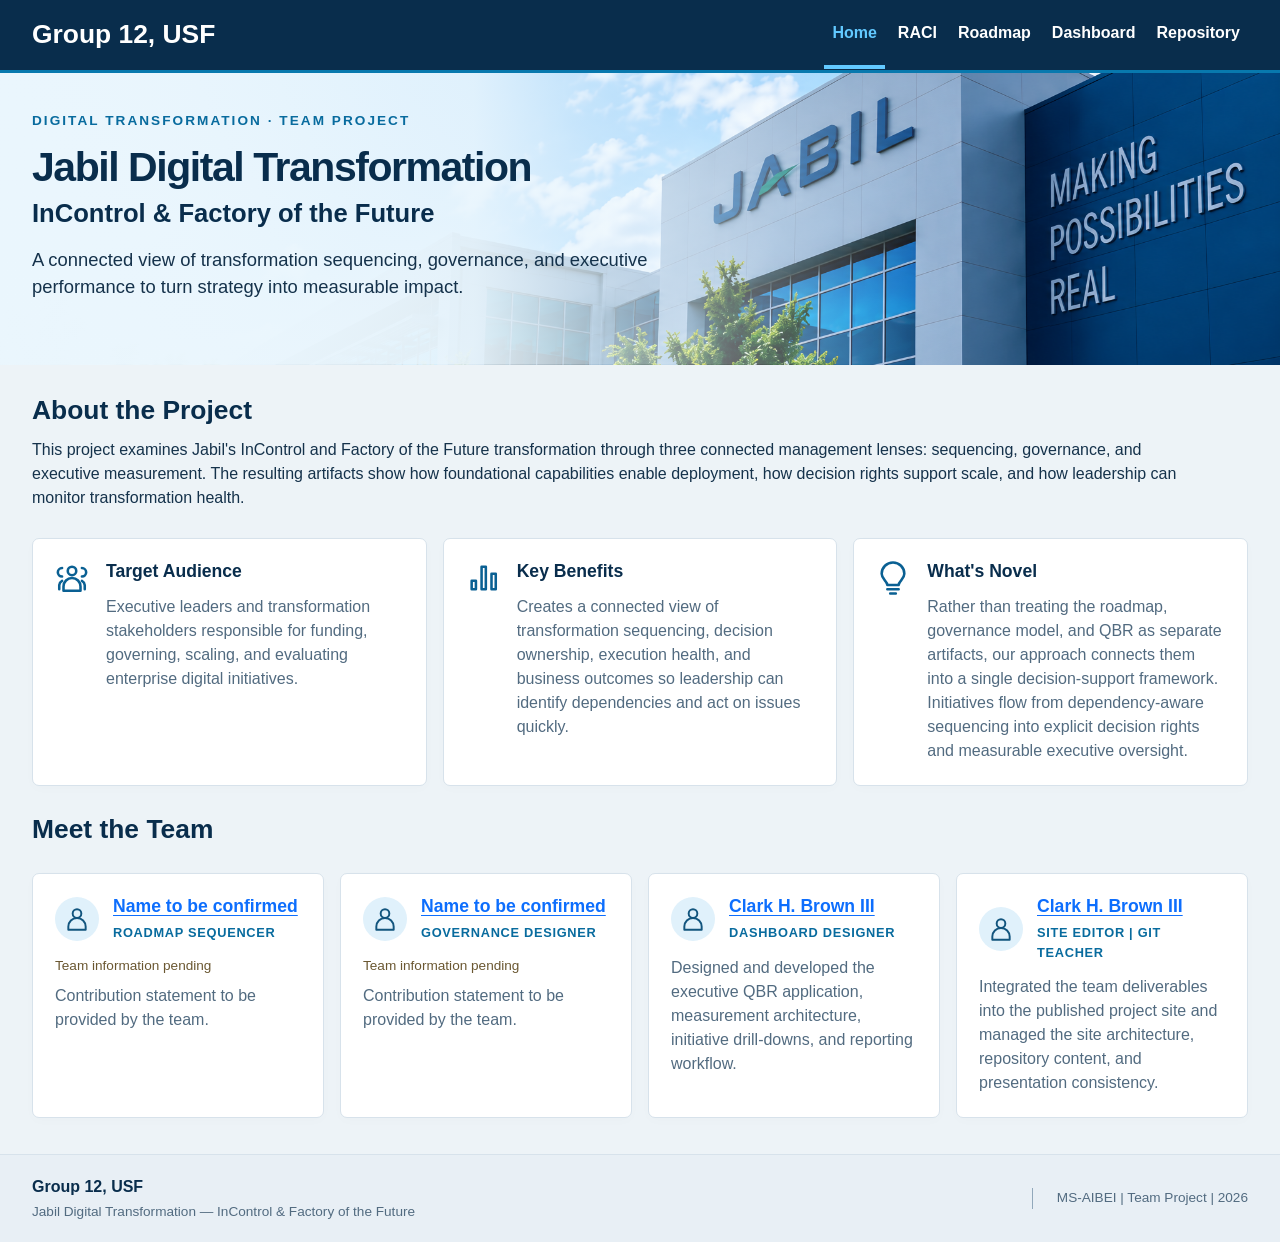
==== index.html @ 2504a3f7 "style: improve HTML formatting and structure for better readability" ====
<!doctype html>
<html lang="en">
  <head>
    <meta charset="utf-8" />
    <meta name="viewport" content="width=device-width, initial-scale=1" />
    <meta name="theme-color" content="#092d4c" />
    <meta
      name="description"
      content="Group 12, USF: Jabil digital transformation roadmap, governance, and executive measurement."
    />
    <title>Jabil Digital Transformation | Group 12, USF</title>
    <link
      rel="stylesheet"
      href="https://cdn.jsdelivr.net/npm/bootstrap@5.3.8/dist/css/bootstrap.min.css"
      integrity="sha384-sRIl4kxILFvY47J16cr9ZwB07vP4J8+LH7qKQnuqkuIAvNWLzeN8tE5YBujZqJLB"
      crossorigin="anonymous"
    />
    <link rel="stylesheet" href="assets/css/site.css" />
  </head>
  <body>
    <svg xmlns="http://www.w3.org/2000/svg" class="d-none" aria-hidden="true">
      <symbol id="people" viewBox="0 0 24 24">
        <circle cx="12" cy="7" r="3" />
        <path
          d="M6 21v-3a6 6 0 0 1 12 0v3Z M5 5a3 3 0 0 0 0 6 M19 5a3 3 0 0 1 0 6 M3 20v-3a4 4 0 0 1 2-3 M21 20v-3a4 4 0 0 0-2-3"
        />
      </symbol>
      <symbol id="chart" viewBox="0 0 24 24">
        <path d="M4 20v-6h3v6Z M11 20V4h3v16Z M18 20v-11h3v11Z" />
      </symbol>
      <symbol id="bulb" viewBox="0 0 24 24">
        <path
          d="M8 17c0-3-4-4-4-8a8 8 0 0 1 16 0c0 4-4 5-4 8Z M8 20h8 M10 23h4"
        />
      </symbol>
      <symbol id="person" viewBox="0 0 24 24">
        <circle cx="12" cy="7" r="4" />
        <path d="M4 22v-3a8 8 0 0 1 16 0v3Z" />
      </symbol>
    </svg>
    <a class="skip" href="#content">Skip to content</a>
    <header class="site-header">
      <nav
        class="navbar navbar-expand-lg"
        data-bs-theme="dark"
        aria-label="Primary navigation"
      >
        <div class="container site-container">
          <a class="navbar-brand" href="index.html">Group 12, USF</a>
          <button
            class="navbar-toggler"
            type="button"
            data-bs-toggle="collapse"
            data-bs-target="#site-navigation"
            aria-controls="site-navigation"
            aria-expanded="false"
            aria-label="Toggle navigation"
          >
            <span class="navbar-toggler-icon"></span>
          </button>
          <div class="collapse navbar-collapse" id="site-navigation">
            <ul class="navbar-nav ms-auto">
              <li class="nav-item">
                <a class="nav-link active" href="index.html" aria-current="page"
                  >Home</a
                >
              </li>
              <li class="nav-item">
                <a class="nav-link" href="raci.html">RACI</a>
              </li>
              <li class="nav-item">
                <a class="nav-link" href="roadmap.html">Roadmap</a>
              </li>
              <li class="nav-item">
                <a class="nav-link" href="dashboard.html">Dashboard</a>
              </li>
              <li class="nav-item">
                <a class="nav-link" href="repository.html">Repository</a>
              </li>
            </ul>
          </div>
        </div>
      </nav>
    </header>
    <main id="content" tabindex="-1">
      <section class="hero" aria-labelledby="project-title">
        <div class="container site-container hero-inner">
          <div class="hero-copy">
            <p class="eyebrow">Digital Transformation · Team Project</p>
            <h1 id="project-title">Jabil Digital Transformation</h1>
            <p class="subtitle">InControl &amp; Factory of the Future</p>
            <p class="intro">
              A connected view of transformation sequencing, governance, and
              executive performance to turn strategy into measurable impact.
            </p>
          </div>
        </div>
      </section>
      <div class="container site-container content">
        <section aria-labelledby="about-heading">
          <h2 id="about-heading">About the Project</h2>
          <p class="about">
            This project examines Jabil's InControl and Factory of the Future
            transformation through three connected management lenses:
            sequencing, governance, and executive measurement. The resulting
            artifacts show how foundational capabilities enable deployment, how
            decision rights support scale, and how leadership can monitor
            transformation health.
          </p>
          <div class="row g-3 info-grid">
            <div class="col-12 col-md-4">
              <article class="card h-100 info-card">
                <svg class="icon" aria-hidden="true">
                  <use href="#people" />
                </svg>
                <div>
                  <h3>Target Audience</h3>
                  <p>
                    Executive leaders and transformation stakeholders
                    responsible for funding, governing, scaling, and evaluating
                    enterprise digital initiatives.
                  </p>
                </div>
              </article>
            </div>
            <div class="col-12 col-md-4">
              <article class="card h-100 info-card">
                <svg class="icon" aria-hidden="true"><use href="#chart" /></svg>
                <div>
                  <h3>Key Benefits</h3>
                  <p>
                    Creates a connected view of transformation sequencing,
                    decision ownership, execution health, and business outcomes
                    so leadership can identify dependencies and act on issues
                    quickly.
                  </p>
                </div>
              </article>
            </div>
            <div class="col-12 col-md-4">
              <article class="card h-100 info-card">
                <svg class="icon" aria-hidden="true"><use href="#bulb" /></svg>
                <div>
                  <h3>What's Novel</h3>
                  <p>
                    Rather than treating the roadmap, governance model, and QBR
                    as separate artifacts, our approach connects them into a
                    single decision-support framework. Initiatives flow from
                    dependency-aware sequencing into explicit decision rights
                    and measurable executive oversight.
                  </p>
                </div>
              </article>
            </div>
          </div>
          <h2>Meet the Team</h2>
          <div class="row g-3 team-grid">
            <div class="col-12 col-md-6 col-xl-3">
              <article class="card h-100">
                <div class="team-top">
                  <span class="avatar"
                    ><svg class="icon" aria-hidden="true">
                      <use href="#person" /></svg
                  ></span>
                  <div>
                    <h3>
                      <a
                        href="https://www.example.com"
                        target="_blank"
                        rel="noopener noreferrer"
                        >Name to be confirmed</a
                      >
                    </h3>
                    <div class="role">Roadmap Sequencer</div>
                  </div>
                </div>
                <span class="pending">Team information pending</span>
                <p>Contribution statement to be provided by the team.</p>
              </article>
            </div>
            <div class="col-12 col-md-6 col-xl-3">
              <article class="card h-100">
                <div class="team-top">
                  <span class="avatar"
                    ><svg class="icon" aria-hidden="true">
                      <use href="#person" /></svg
                  ></span>
                  <div>
                    <h3>
                      <a
                        href="https://www.example.com"
                        target="_blank"
                        rel="noopener noreferrer"
                        >Name to be confirmed</a
                      >
                    </h3>
                    <div class="role">Governance Designer</div>
                  </div>
                </div>
                <span class="pending">Team information pending</span>
                <p>Contribution statement to be provided by the team.</p>
              </article>
            </div>
            <div class="col-12 col-md-6 col-xl-3">
              <article class="card h-100">
                <div class="team-top">
                  <span class="avatar"
                    ><svg class="icon" aria-hidden="true">
                      <use href="#person" /></svg
                  ></span>
                  <div>
                    <h3>
                      <a
                        href="https://github.com/clarkhbrowniii"
                        target="_blank"
                        rel="noopener noreferrer"
                        >Clark H. Brown III</a
                      >
                    </h3>
                    <div class="role">Dashboard Designer</div>
                  </div>
                </div>
                <p>
                  Designed and developed the executive QBR application,
                  measurement architecture, initiative drill-downs, and
                  reporting workflow.
                </p>
              </article>
            </div>
            <div class="col-12 col-md-6 col-xl-3">
              <article class="card h-100">
                <div class="team-top">
                  <span class="avatar"
                    ><svg class="icon" aria-hidden="true">
                      <use href="#person" /></svg
                  ></span>
                  <div>
                    <h3>
                      <a
                        href="https://github.com/clarkhbrowniii"
                        target="_blank"
                        rel="noopener noreferrer"
                        >Clark H. Brown III</a
                      >
                    </h3>
                    <div class="role">Site Editor | Git Teacher</div>
                  </div>
                </div>
                <p>
                  Integrated the team deliverables into the published project
                  site and managed the site architecture, repository content,
                  and presentation consistency.
                </p>
              </article>
            </div>
          </div>
        </section>
      </div>
    </main>
    <footer class="site-footer">
      <div class="container site-container footer-inner">
        <div>
          <strong>Group 12, USF</strong>
          <p>
            Jabil Digital Transformation — InControl &amp; Factory of the Future
          </p>
        </div>
        <div class="footer-meta">MS-AIBEI | Team Project | 2026</div>
      </div>
    </footer>
    <script
      src="https://cdn.jsdelivr.net/npm/bootstrap@5.3.8/dist/js/bootstrap.bundle.min.js"
      integrity="sha384-FKyoEForCGlyvwx9Hj09JcYn3nv7wiPVlz7YYwJrWVcXK/BmnVDxM+D2scQbITxI"
      crossorigin="anonymous"
    ></script>
  </body>
</html>
---- assets/css/site.css ----
/* Shared Group 12 design system. Bootstrap supplies components and layout. */
:root {
  --site-navy: #092d4c; --site-blue: #0879ae; --site-cyan: #62c9ff;
  --site-teal: #007d70; --site-bg: #edf3f7; --site-surface: #fff;
  --site-text: #15324b; --site-muted: #526b80; --site-border: #d7e2eb;
  --bs-body-font-family: "DM Sans", "Segoe UI", sans-serif;
  --bs-body-color: var(--site-text); --bs-body-bg: var(--site-bg);
  --bs-link-color: var(--site-blue); --bs-border-color: var(--site-border);
}
body { min-height: 100vh; display: flex; flex-direction: column; }
main { flex: 1; }
a { text-underline-offset: 3px; }
a:focus-visible, button:focus-visible, [tabindex]:focus-visible { outline: 3px solid #e6a724; outline-offset: 4px; }
h1, h2, h3 { color: var(--site-navy); line-height: 1.2; font-weight: 700; margin-bottom: 12px; }
h1 { font-size: clamp(2rem, 3.2vw, 3rem); letter-spacing: -.035em; margin-bottom: 5px; }
h2 { font-size: 1.65rem; } h3 { font-size: 1.1rem; }
p { margin: 0 0 12px; overflow-wrap: break-word; }
.site-container { width: calc(100% - 64px); max-width: 1400px; padding-left: 0; padding-right: 0; }
.skip { position: absolute; top: -80px; left: 16px; background: white; padding: 12px; z-index: 1100; }
.skip:focus { top: 12px; }
.site-header { background: var(--site-navy); border-bottom: 3px solid var(--site-blue); }
.navbar { padding: 0; min-height: 70px; }
.navbar-brand { font-size: 1.65rem; font-weight: 750; color: white; }
.navbar-nav { gap: 5px; }
.navbar .nav-link { color: white; padding: 20px 13px; font-weight: 600; border-bottom: 4px solid transparent; }
.navbar .nav-link:hover { color: var(--site-cyan); }
.navbar .nav-link.active { color: var(--site-cyan); border-bottom-color: var(--site-cyan); }
.content { padding-top: 30px; padding-bottom: 36px; min-height: 390px; }
.card { background: var(--site-surface); border: 1px solid var(--site-border); border-radius: 7px; box-shadow: 0 3px 12px #092d4c04; padding: 22px; }
.info-card { flex-direction: row; }
.info-grid { margin-top: 4px; margin-bottom: 28px; }
.team-grid { margin-top: 2px; }
.btn-primary { --bs-btn-bg: var(--site-blue); --bs-btn-border-color: var(--site-blue); --bs-btn-hover-bg: var(--site-navy); --bs-btn-hover-border-color: var(--site-navy); }
.table { --bs-table-color: var(--site-text); --bs-table-border-color: var(--site-border); }
.table th { color: var(--site-navy); background: var(--site-bg); }
.site-footer { border-top: 1px solid var(--site-border); background: #e8eff5; padding: 20px 0; color: var(--site-muted); font-size: .85rem; }
.site-footer strong { color: var(--site-navy); font-size: 1rem; }
.site-footer p { margin: 3px 0 0; }
.hero {
        background-color: #e5f3fc;
        background-image:
          linear-gradient(
            90deg,
            rgba(234, 246, 253, 0.98) 0%,
            rgba(234, 246, 253, 0.92) 37%,
            rgba(234, 246, 253, 0.35) 61%,
            transparent 76%
          ),
          url("../images/landing-bg.png");
        background-position:
          center,
          right center;
        background-size: cover;
        background-repeat: no-repeat;
      }

.hero-inner {
        padding: 38px 0 40px;
      }

.hero-copy {
        max-width: 760px;
      }

.eyebrow {
        font-size: 0.85rem;
        letter-spacing: 0.15em;
        font-weight: 750;
        color: #086b9e;
        text-transform: uppercase;
        margin-bottom: 12px;
      }

.subtitle {
        font-size: clamp(1.3rem, 2vw, 1.9rem);
        font-weight: 650;
        color: var(--site-navy);
        line-height: 1.25;
      }

.intro {
        font-size: 1.15rem;
        max-width: 650px;
        margin: 16px 0 24px;
      }

.icon {
        width: 26px;
        height: 26px;
        flex-shrink: 0;
        fill: none;
        stroke: currentColor;
        stroke-width: 1.8;
        stroke-linecap: round;
        stroke-linejoin: round;
      }

.about {
        max-width: 1180px;
      }

.info-card {
        display: flex;
        align-items: flex-start;
        gap: 17px;
      }

.info-card > .icon {
        color: #0a6093;
        width: 34px;
        height: 34px;
      }

.card p {
        color: var(--site-muted);
        margin-bottom: 0;
      }

.team-top {
        display: flex;
        gap: 14px;
        align-items: center;
        margin-bottom: 13px;
      }

.avatar {
        display: grid;
        place-items: center;
        background: #e0f1fb;
        color: #12557e;
        width: 44px;
        height: 44px;
        border-radius: 50%;
        flex-shrink: 0;
      }

.team-top h3 {
        margin-bottom: 6px;
      }

.role {
        font-size: 0.8rem;
        font-weight: 750;
        color: #086b9e;
        text-transform: uppercase;
        letter-spacing: 0.055em;
      }

.pending {
        font-size: 0.85rem;
        display: block;
        margin-bottom: 8px;
        color: #6a5731;
      }

.footer-inner {
        display: flex;
        align-items: center;
        justify-content: space-between;
        gap: 24px;
      }

.footer-meta {
        border-left: 1px solid #91a8bb;
        padding-left: 24px;
        white-space: nowrap;
      }

@media (min-width: 1600px) { .hero-inner { padding: 50px 0; } .hero { background-position: center, right 42%; } }
@media (max-width: 1050px) {
  .hero-copy { max-width: 660px; }
  .hero { background-image: linear-gradient(90deg, rgba(234,246,253,.98), rgba(234,246,253,.88) 55%, rgba(234,246,253,.4)), url("../images/landing-bg.png"); }
  .info-card { display: block; } .info-card > .icon { margin-bottom: 12px; }
}
@media (max-width: 991.98px) { .navbar { padding: 12px 0; } .navbar .nav-link { padding: 12px 8px; } .navbar-collapse { padding-top: 12px; } }
@media (max-width: 640px) {
  .site-container { width: calc(100% - 32px); }
  .navbar-brand { font-size: 1.4rem; }
  .hero-inner { padding: 28px 0; }
  .hero { background-image: linear-gradient(90deg, rgba(234,246,253,.97), rgba(234,246,253,.91)), url("../images/landing-bg.png"); background-position: right center; }
  .eyebrow { font-size: .75rem; } .intro { font-size: 1rem; }
  .info-card { display: flex; } .card { padding: 18px; }
  .footer-inner { display: block; } .footer-meta { border: 0; padding: 0; margin-top: 14px; white-space: normal; }
}
@media (prefers-reduced-motion: reduce) { *, *::before, *::after { scroll-behavior: auto !important; transition: none !important; } }

/* Executive QBR components: scoped to the integrated dashboard and its modals. */

.dashboard-page, .dashboard-modal {
 --navy: var(--site-navy); --navy-2: #104d7c; --blue: var(--site-blue);
 --muted: var(--site-muted); --line: var(--site-border);
 --green: #168552; --amber: #956500; --red: #bd3438; --slate: #526b80;
}
.dashboard-period { color: var(--site-blue); }
.dashboard-group-title { font-size: 1.1rem; }
.health-card { display: flex; gap: 12px; padding: 16px; background: white; border: 1px solid var(--site-border); border-radius: 7px; --health-color: #168552; --health-ring: rgba(22,133,82,.10); --health-spread: 10px; --health-duration: 2.4s; }
.health-card[data-health="at-risk"] { --health-color: #956500; --health-ring: rgba(190,139,0,.20); --health-spread: 12px; --health-duration: 2s; }
.health-card[data-health="critical"] { --health-color: #bd3438; --health-ring: rgba(189,52,56,.28); --health-spread: 14px; --health-duration: 1.75s; }
.health-dot { flex: 0 0 10px; height: 10px; margin-top: 7px; border-radius: 50%; background: var(--health-color); animation: dashboard-health-pulse var(--health-duration) ease-out infinite; }
@keyframes dashboard-health-pulse { 0%,100% { box-shadow: 0 0 0 4px var(--health-ring); } 60% { box-shadow: 0 0 0 var(--health-spread) transparent; } }
.health-heading { display: flex; flex-wrap: wrap; justify-content: space-between; gap: 8px; font-size: .85rem; font-weight: 700; }
.health-heading strong { color: var(--health-color); }
.health-card p { color: var(--site-muted); font-size: .875rem; margin: 6px 0 0; }
.dashboard-page .kpi-card { padding: 16px; gap: 8px; }
.kpi-card h3 { min-height: 1.3em; margin: 0; }
.kpi-metric-labels { display: flex; flex-wrap: wrap; align-items: baseline; justify-content: space-between; gap: 4px 12px; font-size: .875rem; }
.kpi-value { font-size: 1.4rem; color: var(--site-navy); }
.kpi-chart { position: relative; display: flex; height: 12px; border-radius: 3px; background: #e0e9ef; width: 100%; margin: 3px 0; }
.kpi-bar-value { width: var(--value); background: var(--site-blue); border-radius: 3px 0 0 3px; }
.kpi-bar-remainder { flex: 1; }
.kpi-target-marker { position: absolute; left: var(--target); width: 2px; height: 18px; top: -3px; background: var(--site-navy); transform: translateX(-50%); }
.kpi-signal { color: #12557e; font-size: .85rem; font-weight: 700; }
.kpi-card[data-kind="documented"] .kpi-bar-value { background: var(--site-teal); }
.dashboard-page .status-pill, .dashboard-modal .status-pill { display: inline-block; border-radius: 4px; padding: 3px 8px; font-size: .8rem; font-weight: 700; }
.dashboard-page .status-on-target, .dashboard-modal .status-on-target { color: #096642; background: #e7f5ee; }
.dashboard-page .status-at-risk, .dashboard-modal .status-at-risk { color: #805600; background: #fff3d6; }
.dashboard-page .status-behind-target, .dashboard-modal .status-behind-target { color: #a1282e; background: #fbe8e7; }
.dashboard-page .status-not-started, .dashboard-modal .status-not-started { color: #526b80; background: #eef2f6; }
.roadmap-phase { padding: 10px 14px; background: #dfeef6; border-top: 3px solid var(--site-blue); border-radius: 5px; }
.roadmap-phase strong { display: block; text-transform: uppercase; color: var(--site-navy); }
.roadmap-phase span { font-size: .8rem; color: var(--site-muted); }
.roadmap-path { margin-top: 16px; }
.roadmap-chain { color: var(--site-blue); }
.roadmap-cards { position: relative; }
.roadmap-cards > .initiative-cell:not(:last-child)::after { content: "\2192"; position: absolute; right: -10px; top: 50%; z-index: 1; color: var(--site-blue); font-size: 1.2rem; background: var(--site-bg); }
.initiative-cell { position: relative; }
.dashboard-page .initiative-card { padding: 14px; gap: 8px; }
.initiative-card h4 { font-size: 1rem; color: var(--site-navy); font-weight: 700; margin: 0; }
.initiative-number, .initiative-timing { font-size: .8rem; color: var(--site-muted); }
.initiative-detail-number { padding: 8px 12px; border-radius: 5px; color: white; background: var(--site-blue); font-weight: 700; }
.dashboard-action-count { color: #bd3438; }
.dashboard-source-note { color: var(--site-muted); font-size: .8rem; }
.dashboard-modal .modal-header { background: var(--site-bg); }
.dashboard-modal .modal-body { padding: 24px; }
.dashboard-modal .detail-meta { flex-direction: column; }
.dashboard-modal .detail-meta {
        display: flex;
        flex-wrap: wrap;
        gap: 6px 15px;
        margin-top: 8px;
        color: #637a8d;
        font-size: 1rem;
      }
.dashboard-modal .detail-sections {
        display: grid;
        grid-template-columns: repeat(2, minmax(0, 1fr));
        gap: 12px;
        margin-top: 20px;
      }
.dashboard-modal .detail-section {
        min-width: 0;
        padding: 17px 18px;
        background: #fff;
        border: 1px solid var(--line);
        border-radius: 6px;
      }
.dashboard-modal .detail-section:last-child {
        grid-column: 1 / -1;
      }
.dashboard-modal .detail-section-heading {
        display: flex;
        align-items: center;
        gap: 9px;
        margin-bottom: 9px;
      }
.dashboard-modal .detail-section-index {
        display: grid;
        width: 23px;
        height: 23px;
        flex: 0 0 23px;
        place-items: center;
        color: var(--blue);
        background: #e9f3f8;
        border-radius: 50%;
        font:
          800 1rem var(--bs-body-font-family);
      }
.dashboard-modal .detail-section h2 {
        margin: 0;
        color: var(--navy);
        font:
          800 1rem var(--bs-body-font-family);
      }
.dashboard-modal .detail-section p {
        margin: 0;
        color: #526b7e;
        font-size: 1rem;
        line-height: 1.6;
      }
.dashboard-modal .detail-section p + p {
        margin-top: 7px;
      }
.dashboard-modal .detail-status-panel {
        flex-wrap: wrap;
        display: flex;
        align-items: center;
        gap: 9px;
        margin: 1px 0 9px;
      }
.dashboard-modal .detail-status-panel .status-pill {
        font-size: 1rem;
      }
.dashboard-modal .detail-status-panel span:last-child {
        color: #61798c;
        font-size: 1rem;
      }
.dashboard-modal .decision-normal {
        color: var(--green) !important;
        font-weight: 800;
      }
.dashboard-modal .decision-required {
        color: var(--red) !important;
        font-size: 1rem !important;
        font-weight: 800;
        letter-spacing: 0.045em;
      }
.dashboard-modal .decision-cards {
        display: grid;
        gap: 7px;
        margin-top: 10px;
      }
.dashboard-modal .decision-card {
        padding: 10px 11px;
        background: #fff8f7;
        border: 1px solid #f0d2ce;
        border-radius: 5px;
      }
.dashboard-modal .decision-card strong {
        display: block;
        color: #743b3d;
        font-size: 1rem;
        line-height: 1.45;
      }
.dashboard-modal .decision-card span {
        display: block;
        margin-top: 4px;
        color: #785f61;
        font-size: 1rem;
        line-height: 1.45;
      }
.dashboard-modal .detail-footnote {
        margin: 17px 0 0;
        color: #7a8c99;
        font-size: 1rem;
      }
.dashboard-modal .report-title-block {
        display: flex;
        align-items: end;
        justify-content: space-between;
        gap: 20px;
        padding-bottom: 18px;
        border-bottom: 3px solid var(--navy);
      }
.dashboard-modal .report-title-block h1 {
        font-size: 1.5625rem;
      }
.dashboard-modal .report-title-block p {
        margin: 5px 0 0;
        color: var(--muted);
        font-size: 1rem;
      }
.dashboard-modal .report-period {
        color: #526a7e;
        font-size: 1rem;
        font-weight: 700;
        text-align: right;
      }
.dashboard-modal .report-health {
        flex-wrap: wrap;
        display: flex;
        align-items: center;
        gap: 11px;
        margin: 17px 0 22px;
        padding: 13px 15px;
        background: #f0f7f4;
        border: 1px solid #cfe4d9;
        border-radius: 5px;
      }
.dashboard-modal .report-health strong {
        color: var(--green);
        font:
          800 1rem var(--bs-body-font-family);
      }
.dashboard-modal .report-health span {
        color: #506b60;
        font-size: 1rem;
      }
.dashboard-modal .report-section {
        margin-top: 21px;
      }
.dashboard-modal .report-section h2 {
        margin: 0 0 9px;
        padding-bottom: 6px;
        color: var(--navy);
        border-bottom: 1px solid var(--line);
        font:
          800 1rem var(--bs-body-font-family);
      }
.dashboard-modal .report-table-wrap {
        width: 100%;
        overflow-x: auto;
      }
.dashboard-modal .report-table {
        width: 100%;
        border-collapse: collapse;
        font-size: 1rem;
        line-height: 1.45;
      }
.dashboard-modal .report-table th {
        padding: 7px 8px;
        color: #fff;
        background: var(--navy-2);
        font-size: 1rem;
        font-weight: 700;
        text-align: left;
      }
.dashboard-modal .report-table td {
        padding: 7px 8px;
        color: #3f586c;
        border-bottom: 1px solid #e2e9ee;
        vertical-align: top;
      }
.dashboard-modal .report-table tr:nth-child(even) td {
        background: #f6f9fb;
      }
.dashboard-modal .report-table strong {
        color: var(--navy);
      }
.dashboard-modal .report-status {
        font-weight: 800;
        white-space: normal;
      }
.dashboard-modal .report-status.status-on-target {
        color: var(--green);
        background: transparent;
      }
.dashboard-modal .report-status.status-at-risk {
        color: var(--amber);
        background: transparent;
      }
.dashboard-modal .report-status.status-behind-target {
        color: var(--red);
        background: transparent;
      }
.dashboard-modal .report-status.status-not-started {
        color: var(--slate);
        background: transparent;
      }
.dashboard-modal .report-decision-state {
        font-weight: 800;
      }
.dashboard-modal .report-decision-state.required {
        color: var(--red);
      }
.dashboard-modal .report-decision-state.normal {
        color: var(--green);
      }
.dashboard-modal .report-source-note {
        margin: 12px 0 0;
        color: #6a7e8e;
        font-size: 1rem;
        line-height: 1.45;
      }
.dashboard-modal .report-footer {
        flex-wrap: wrap;
        display: flex;
        justify-content: space-between;
        margin-top: 24px;
        padding-top: 9px;
        color: #708493;
        border-top: 1px solid var(--line);
        font-size: 1rem;
      }

.dashboard-modal .report-table { font-size: .875rem; }
.dashboard-modal .report-table th { font-size: .875rem; }
.dashboard-modal .report-title-block h1 { font-size: 1.5625rem; }
.initiative-mobile-phase { display: none; }
@media (max-width: 767.98px) {
  .roadmap-phase { padding: 8px; } .roadmap-phase span { font-size: .7rem; }
  .roadmap-cards > .initiative-cell { width: 100%; }
  .roadmap-cards > .initiative-cell:not(:last-child)::after { content: "\2193"; right: 50%; top: auto; bottom: -20px; }
  .initiative-mobile-phase { display: inline; }
  .dashboard-modal .detail-sections { grid-template-columns: 1fr; }
  .dashboard-modal .modal-body { padding: 16px; }
  .dashboard-modal .report-table { min-width: 700px; }
  .dashboard-modal .report-title-block { flex-wrap: wrap; }
}
@media (prefers-reduced-motion: reduce) { .health-dot { animation: none; box-shadow: 0 0 0 4px var(--health-ring); } }
@media print {
  body.print-report > :not(#report-modal) { display: none !important; }
  body.print-report #report-modal { position: static; display: block !important; overflow: visible; padding: 0 !important; }
  body.print-report { overflow: visible !important; background: white; }
  body.print-report #report-modal .modal-dialog { max-width: none; width: 100%; margin: 0; transform: none; }
  body.print-report #report-modal .modal-content, body.print-report #report-modal .modal-body { display: block; height: auto; max-height: none; overflow: visible; border: 0; padding: 0; }
  body.print-report #report-modal .modal-header { display: none; }
  body.print-report #report-modal .report-table-wrap { overflow: visible; }
  body.print-report #report-modal .report-table { min-width: 0; font-size: 9pt; }
  body.print-report #report-modal .report-table th { font-size: 9pt; }
  body.print-report #report-modal .report-table tr { break-inside: avoid; }
  body.print-report #report-modal .report-title-block { break-after: avoid; }
  body.print-report #report-modal .report-table th { color: #092d4c; background: #e8eff5; }
  body.print-report * { print-color-adjust: exact; -webkit-print-color-adjust: exact; }
  @page { size: landscape; margin: 12mm; }
}

/* Keep the scan layer compact for classroom and laptop presentations. */
.dashboard-page h1 { font-size: clamp(1.75rem, 2.4vw, 2.25rem); }
.dashboard-page .subtitle { font-size: clamp(1.1rem, 1.6vw, 1.4rem); }
.dashboard-page .eyebrow { margin-bottom: 6px; }
.dashboard-page .kpi-card { padding: 12px 14px; gap: 5px; }
.dashboard-page .kpi-value { font-size: 1.25rem; }
.dashboard-page .dashboard-executive-action h2 { font-size: 1.2rem; }
.dashboard-modal .modal-content { background: var(--site-surface); }

/* Paired KPI groups form one aligned six-card desktop row. */
.dashboard-page .kpi-group { display: flex; flex-direction: column; }
.dashboard-page .kpi-group > .row { flex: 1; }
.dashboard-page .kpi-group-heading { min-height: 2.5rem; }
.dashboard-page .kpi-group-heading h2 { font-size: .95rem; letter-spacing: .06em; text-transform: uppercase; }
@media (min-width: 1200px) {
  .dashboard-page .kpi-group + .kpi-group { border-left: 1px solid var(--site-border); }
  .dashboard-page .kpi-card h3 { min-height: 2.6em; }
  .dashboard-page .kpi-metric-labels { min-height: 3rem; align-content: flex-start; }
}
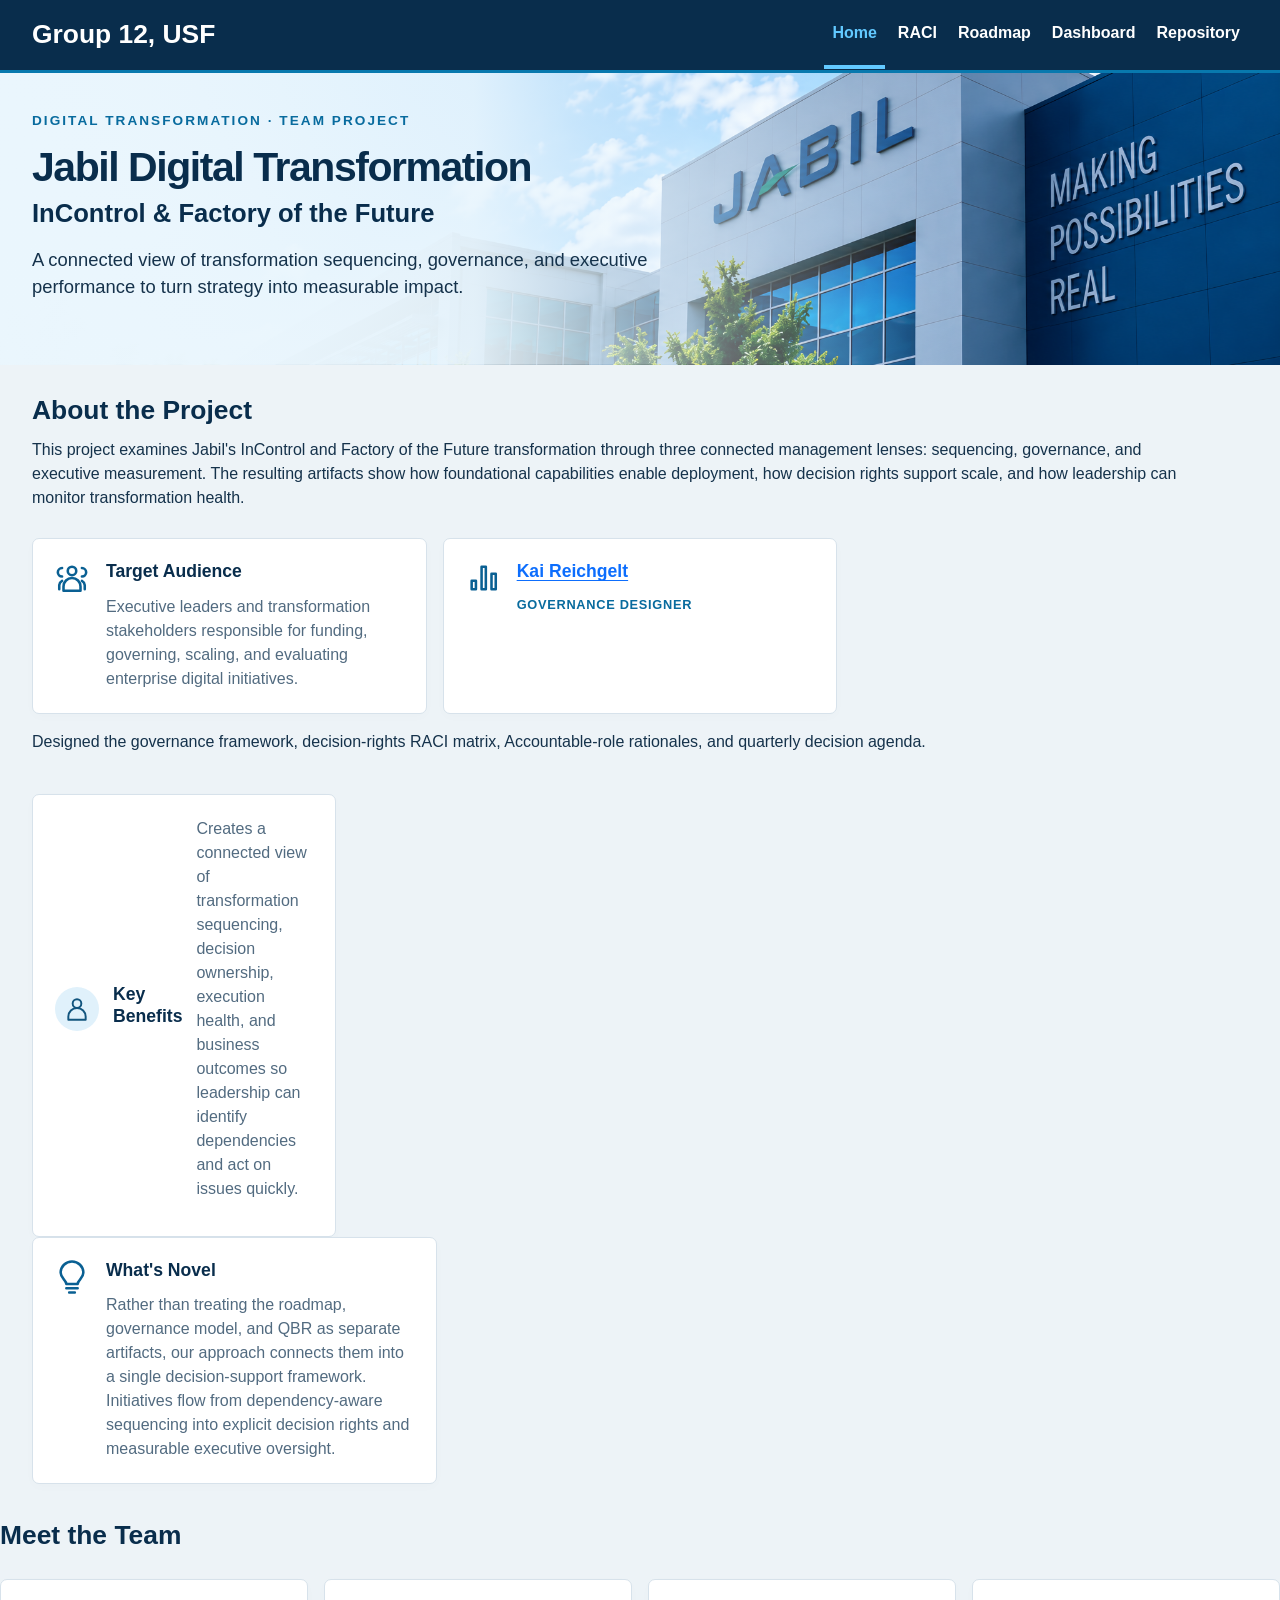
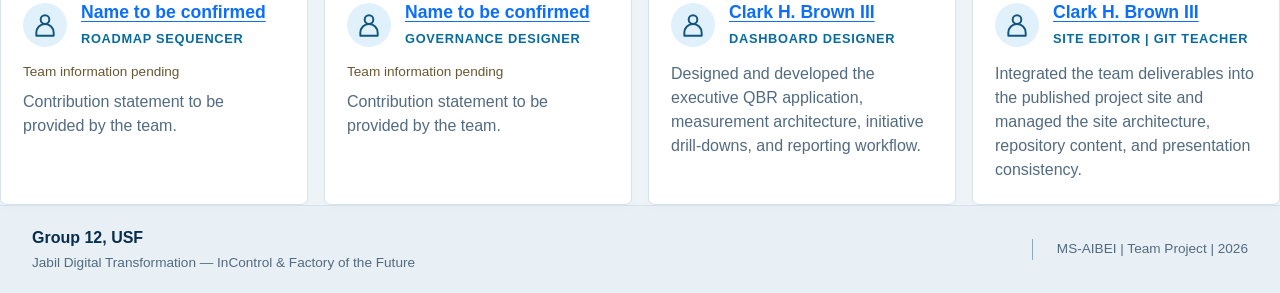
==== commit 3abe6323: "Merge branch 'main' into raci-page" ====
--- a/index.html
+++ b/index.html
@@ -127,6 +127,25 @@
               <article class="card h-100 info-card">
                 <svg class="icon" aria-hidden="true"><use href="#chart" /></svg>
                 <div>
+                  <h3>
+                    <a
+                      href="https://www.example.com"
+                      target="_blank"
+                      rel="noopener noreferrer"
+                      >Kai Reichgelt</a
+                    >
+                  </h3>
+                  <div class="role">Governance Designer</div>
+                </div>
+              </div>
+              <p>Designed the governance framework, decision-rights RACI matrix, Accountable-role rationales, and quarterly decision agenda.</p>
+            </article></div>
+            <div class="col-12 col-md-6 col-xl-3"><article class="card h-100">
+              <div class="team-top">
+                <span class="avatar"
+                  ><svg class="icon" aria-hidden="true">
+                    <use href="#person" /></svg
+                ></span>
                   <h3>Key Benefits</h3>
                   <p>
                     Creates a connected view of transformation sequencing,
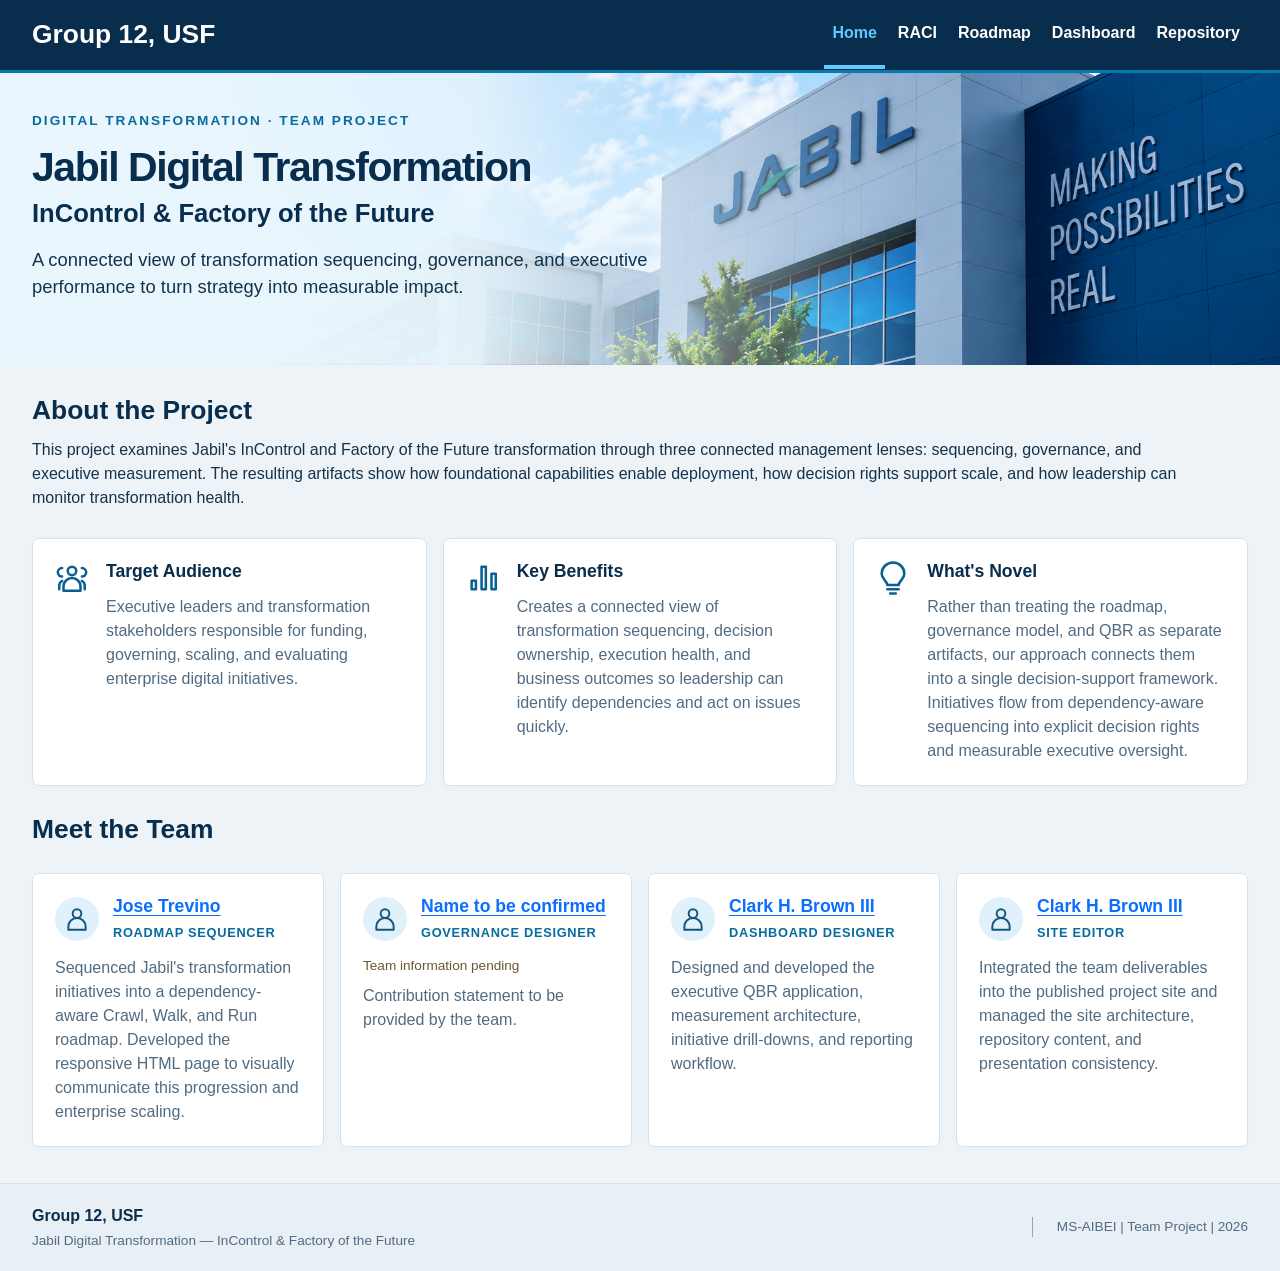
==== commit 1605200b: "feat: update team information and enhance contribution statement on roadmap page" ====
--- a/index.html
+++ b/index.html
@@ -9,17 +9,16 @@
       content="Group 12, USF: Jabil digital transformation roadmap, governance, and executive measurement."
     />
     <title>Jabil Digital Transformation | Group 12, USF</title>
-    <link
-      rel="stylesheet"
-      href="https://cdn.jsdelivr.net/npm/bootstrap@5.3.8/dist/css/bootstrap.min.css"
-      integrity="sha384-sRIl4kxILFvY47J16cr9ZwB07vP4J8+LH7qKQnuqkuIAvNWLzeN8tE5YBujZqJLB"
-      crossorigin="anonymous"
-    />
+    <link rel="stylesheet" href="https://cdn.jsdelivr.net/npm/bootstrap@5.3.8/dist/css/bootstrap.min.css" integrity="sha384-sRIl4kxILFvY47J16cr9ZwB07vP4J8+LH7qKQnuqkuIAvNWLzeN8tE5YBujZqJLB" crossorigin="anonymous" />
     <link rel="stylesheet" href="assets/css/site.css" />
   </head>
   <body>
-    <svg xmlns="http://www.w3.org/2000/svg" class="d-none" aria-hidden="true">
-      <symbol id="people" viewBox="0 0 24 24">
+    <svg
+      xmlns="http://www.w3.org/2000/svg"
+      class="d-none"
+      aria-hidden="true"
+    >
+<symbol id="people" viewBox="0 0 24 24">
         <circle cx="12" cy="7" r="3" />
         <path
           d="M6 21v-3a6 6 0 0 1 12 0v3Z M5 5a3 3 0 0 0 0 6 M19 5a3 3 0 0 1 0 6 M3 20v-3a4 4 0 0 1 2-3 M21 20v-3a4 4 0 0 0-2-3"
@@ -37,46 +36,20 @@
         <circle cx="12" cy="7" r="4" />
         <path d="M4 22v-3a8 8 0 0 1 16 0v3Z" />
       </symbol>
-    </svg>
+</svg>
     <a class="skip" href="#content">Skip to content</a>
     <header class="site-header">
-      <nav
-        class="navbar navbar-expand-lg"
-        data-bs-theme="dark"
-        aria-label="Primary navigation"
-      >
+      <nav class="navbar navbar-expand-lg" data-bs-theme="dark" aria-label="Primary navigation">
         <div class="container site-container">
           <a class="navbar-brand" href="index.html">Group 12, USF</a>
-          <button
-            class="navbar-toggler"
-            type="button"
-            data-bs-toggle="collapse"
-            data-bs-target="#site-navigation"
-            aria-controls="site-navigation"
-            aria-expanded="false"
-            aria-label="Toggle navigation"
-          >
-            <span class="navbar-toggler-icon"></span>
-          </button>
+          <button class="navbar-toggler" type="button" data-bs-toggle="collapse" data-bs-target="#site-navigation" aria-controls="site-navigation" aria-expanded="false" aria-label="Toggle navigation"><span class="navbar-toggler-icon"></span></button>
           <div class="collapse navbar-collapse" id="site-navigation">
             <ul class="navbar-nav ms-auto">
-              <li class="nav-item">
-                <a class="nav-link active" href="index.html" aria-current="page"
-                  >Home</a
-                >
-              </li>
-              <li class="nav-item">
-                <a class="nav-link" href="raci.html">RACI</a>
-              </li>
-              <li class="nav-item">
-                <a class="nav-link" href="roadmap.html">Roadmap</a>
-              </li>
-              <li class="nav-item">
-                <a class="nav-link" href="dashboard.html">Dashboard</a>
-              </li>
-              <li class="nav-item">
-                <a class="nav-link" href="repository.html">Repository</a>
-              </li>
+            <li class="nav-item"><a class="nav-link active" href="index.html" aria-current="page">Home</a></li>
+            <li class="nav-item"><a class="nav-link" href="raci.html">RACI</a></li>
+            <li class="nav-item"><a class="nav-link" href="roadmap.html">Roadmap</a></li>
+            <li class="nav-item"><a class="nav-link" href="dashboard.html">Dashboard</a></li>
+            <li class="nav-item"><a class="nav-link" href="repository.html">Repository</a></li>
             </ul>
           </div>
         </div>
@@ -93,7 +66,7 @@
               A connected view of transformation sequencing, governance, and
               executive performance to turn strategy into measurable impact.
             </p>
-          </div>
+</div>
         </div>
       </section>
       <div class="container site-container content">
@@ -108,172 +81,138 @@
             transformation health.
           </p>
           <div class="row g-3 info-grid">
-            <div class="col-12 col-md-4">
-              <article class="card h-100 info-card">
-                <svg class="icon" aria-hidden="true">
-                  <use href="#people" />
-                </svg>
-                <div>
-                  <h3>Target Audience</h3>
-                  <p>
-                    Executive leaders and transformation stakeholders
-                    responsible for funding, governing, scaling, and evaluating
-                    enterprise digital initiatives.
-                  </p>
-                </div>
-              </article>
-            </div>
-            <div class="col-12 col-md-4">
-              <article class="card h-100 info-card">
-                <svg class="icon" aria-hidden="true"><use href="#chart" /></svg>
-                <div>
-                  <h3>
-                    <a
-                      href="https://www.example.com"
-                      target="_blank"
-                      rel="noopener noreferrer"
-                      >Kai Reichgelt</a
-                    >
-                  </h3>
-                  <div class="role">Governance Designer</div>
-                </div>
-              </div>
-              <p>Designed the governance framework, decision-rights RACI matrix, Accountable-role rationales, and quarterly decision agenda.</p>
-            </article></div>
-            <div class="col-12 col-md-6 col-xl-3"><article class="card h-100">
-              <div class="team-top">
-                <span class="avatar"
-                  ><svg class="icon" aria-hidden="true">
-                    <use href="#person" /></svg
-                ></span>
-                  <h3>Key Benefits</h3>
-                  <p>
-                    Creates a connected view of transformation sequencing,
-                    decision ownership, execution health, and business outcomes
-                    so leadership can identify dependencies and act on issues
-                    quickly.
-                  </p>
-                </div>
-              </article>
-            </div>
-            <div class="col-12 col-md-4">
-              <article class="card h-100 info-card">
-                <svg class="icon" aria-hidden="true"><use href="#bulb" /></svg>
-                <div>
-                  <h3>What's Novel</h3>
-                  <p>
-                    Rather than treating the roadmap, governance model, and QBR
-                    as separate artifacts, our approach connects them into a
-                    single decision-support framework. Initiatives flow from
-                    dependency-aware sequencing into explicit decision rights
-                    and measurable executive oversight.
-                  </p>
-                </div>
-              </article>
-            </div>
+            <div class="col-12 col-md-4"><article class="card h-100 info-card">
+              <svg class="icon" aria-hidden="true"><use href="#people" /></svg>
+              <div>
+                <h3>Target Audience</h3>
+                <p>
+                  Executive leaders and transformation stakeholders responsible
+                  for funding, governing, scaling, and evaluating enterprise
+                  digital initiatives.
+                </p>
+              </div>
+            </article></div>
+            <div class="col-12 col-md-4"><article class="card h-100 info-card">
+              <svg class="icon" aria-hidden="true"><use href="#chart" /></svg>
+              <div>
+                <h3>Key Benefits</h3>
+                <p>
+                  Creates a connected view of transformation sequencing,
+                  decision ownership, execution health, and business outcomes so
+                  leadership can identify dependencies and act on issues
+                  quickly.
+                </p>
+              </div>
+            </article></div>
+            <div class="col-12 col-md-4"><article class="card h-100 info-card">
+              <svg class="icon" aria-hidden="true"><use href="#bulb" /></svg>
+              <div>
+                <h3>What's Novel</h3>
+                <p>
+                  Rather than treating the roadmap, governance model, and QBR as
+                  separate artifacts, our approach connects them into a single
+                  decision-support framework. Initiatives flow from
+                  dependency-aware sequencing into explicit decision rights and
+                  measurable executive oversight.
+                </p>
+              </div>
+            </article></div>
           </div>
           <h2>Meet the Team</h2>
           <div class="row g-3 team-grid">
-            <div class="col-12 col-md-6 col-xl-3">
-              <article class="card h-100">
-                <div class="team-top">
-                  <span class="avatar"
-                    ><svg class="icon" aria-hidden="true">
-                      <use href="#person" /></svg
-                  ></span>
-                  <div>
-                    <h3>
-                      <a
-                        href="https://www.example.com"
-                        target="_blank"
-                        rel="noopener noreferrer"
-                        >Name to be confirmed</a
-                      >
-                    </h3>
-                    <div class="role">Roadmap Sequencer</div>
-                  </div>
-                </div>
-                <span class="pending">Team information pending</span>
-                <p>Contribution statement to be provided by the team.</p>
-              </article>
-            </div>
-            <div class="col-12 col-md-6 col-xl-3">
-              <article class="card h-100">
-                <div class="team-top">
-                  <span class="avatar"
-                    ><svg class="icon" aria-hidden="true">
-                      <use href="#person" /></svg
-                  ></span>
-                  <div>
-                    <h3>
-                      <a
-                        href="https://www.example.com"
-                        target="_blank"
-                        rel="noopener noreferrer"
-                        >Name to be confirmed</a
-                      >
-                    </h3>
-                    <div class="role">Governance Designer</div>
-                  </div>
-                </div>
-                <span class="pending">Team information pending</span>
-                <p>Contribution statement to be provided by the team.</p>
-              </article>
-            </div>
-            <div class="col-12 col-md-6 col-xl-3">
-              <article class="card h-100">
-                <div class="team-top">
-                  <span class="avatar"
-                    ><svg class="icon" aria-hidden="true">
-                      <use href="#person" /></svg
-                  ></span>
-                  <div>
-                    <h3>
-                      <a
-                        href="https://github.com/clarkhbrowniii"
-                        target="_blank"
-                        rel="noopener noreferrer"
-                        >Clark H. Brown III</a
-                      >
-                    </h3>
-                    <div class="role">Dashboard Designer</div>
-                  </div>
-                </div>
-                <p>
-                  Designed and developed the executive QBR application,
-                  measurement architecture, initiative drill-downs, and
-                  reporting workflow.
-                </p>
-              </article>
-            </div>
-            <div class="col-12 col-md-6 col-xl-3">
-              <article class="card h-100">
-                <div class="team-top">
-                  <span class="avatar"
-                    ><svg class="icon" aria-hidden="true">
-                      <use href="#person" /></svg
-                  ></span>
-                  <div>
-                    <h3>
-                      <a
-                        href="https://github.com/clarkhbrowniii"
-                        target="_blank"
-                        rel="noopener noreferrer"
-                        >Clark H. Brown III</a
-                      >
-                    </h3>
-                    <div class="role">Site Editor | Git Teacher</div>
-                  </div>
-                </div>
-                <p>
-                  Integrated the team deliverables into the published project
-                  site and managed the site architecture, repository content,
-                  and presentation consistency.
-                </p>
-              </article>
-            </div>
+            <div class="col-12 col-md-6 col-xl-3"><article class="card h-100">
+              <div class="team-top">
+                <span class="avatar"
+                  ><svg class="icon" aria-hidden="true">
+                    <use href="#person" /></svg
+                ></span>
+                <div>
+                  <h3>
+                    <a
+                      href="https://www.example.com"
+                      target="_blank"
+                      rel="noopener noreferrer"
+                      >Jose Trevino</a
+                    >
+                  </h3>
+                  <div class="role">Roadmap Sequencer</div>
+                </div>
+              </div>
+              <p>Sequenced Jabil's transformation initiatives into a dependency-aware Crawl, Walk, and Run roadmap. 
+                Developed the responsive HTML page to visually communicate this progression and enterprise scaling.</p>
+            </article></div>
+            <div class="col-12 col-md-6 col-xl-3"><article class="card h-100">
+              <div class="team-top">
+                <span class="avatar"
+                  ><svg class="icon" aria-hidden="true">
+                    <use href="#person" /></svg
+                ></span>
+                <div>
+                  <h3>
+                    <a
+                      href="https://www.example.com"
+                      target="_blank"
+                      rel="noopener noreferrer"
+                      >Name to be confirmed</a
+                    >
+                  </h3>
+                  <div class="role">Governance Designer</div>
+                </div>
+              </div>
+              <span class="pending">Team information pending</span>
+              <p>Contribution statement to be provided by the team.</p>
+            </article></div>
+            <div class="col-12 col-md-6 col-xl-3"><article class="card h-100">
+              <div class="team-top">
+                <span class="avatar"
+                  ><svg class="icon" aria-hidden="true">
+                    <use href="#person" /></svg
+                ></span>
+                <div>
+                  <h3>
+                    <a
+                      href="https://github.com/clarkhbrowniii"
+                      target="_blank"
+                      rel="noopener noreferrer"
+                      >Clark H. Brown III</a
+                    >
+                  </h3>
+                  <div class="role">Dashboard Designer</div>
+                </div>
+              </div>
+              <p>
+                Designed and developed the executive QBR application,
+                measurement architecture, initiative drill-downs, and reporting
+                workflow.
+              </p>
+            </article></div>
+            <div class="col-12 col-md-6 col-xl-3"><article class="card h-100">
+              <div class="team-top">
+                <span class="avatar"
+                  ><svg class="icon" aria-hidden="true">
+                    <use href="#person" /></svg
+                ></span>
+                <div>
+                  <h3>
+                    <a
+                      href="https://github.com/clarkhbrowniii"
+                      target="_blank"
+                      rel="noopener noreferrer"
+                      >Clark H. Brown III</a
+                    >
+                  </h3>
+                  <div class="role">Site Editor</div>
+                </div>
+              </div>
+              <p>
+                Integrated the team deliverables into the published project site
+                and managed the site architecture, repository content, and
+                presentation consistency.
+              </p>
+            </article></div>
           </div>
         </section>
+
       </div>
     </main>
     <footer class="site-footer">
@@ -287,10 +226,6 @@
         <div class="footer-meta">MS-AIBEI | Team Project | 2026</div>
       </div>
     </footer>
-    <script
-      src="https://cdn.jsdelivr.net/npm/bootstrap@5.3.8/dist/js/bootstrap.bundle.min.js"
-      integrity="sha384-FKyoEForCGlyvwx9Hj09JcYn3nv7wiPVlz7YYwJrWVcXK/BmnVDxM+D2scQbITxI"
-      crossorigin="anonymous"
-    ></script>
+    <script src="https://cdn.jsdelivr.net/npm/bootstrap@5.3.8/dist/js/bootstrap.bundle.min.js" integrity="sha384-FKyoEForCGlyvwx9Hj09JcYn3nv7wiPVlz7YYwJrWVcXK/BmnVDxM+D2scQbITxI" crossorigin="anonymous"></script>
   </body>
 </html>
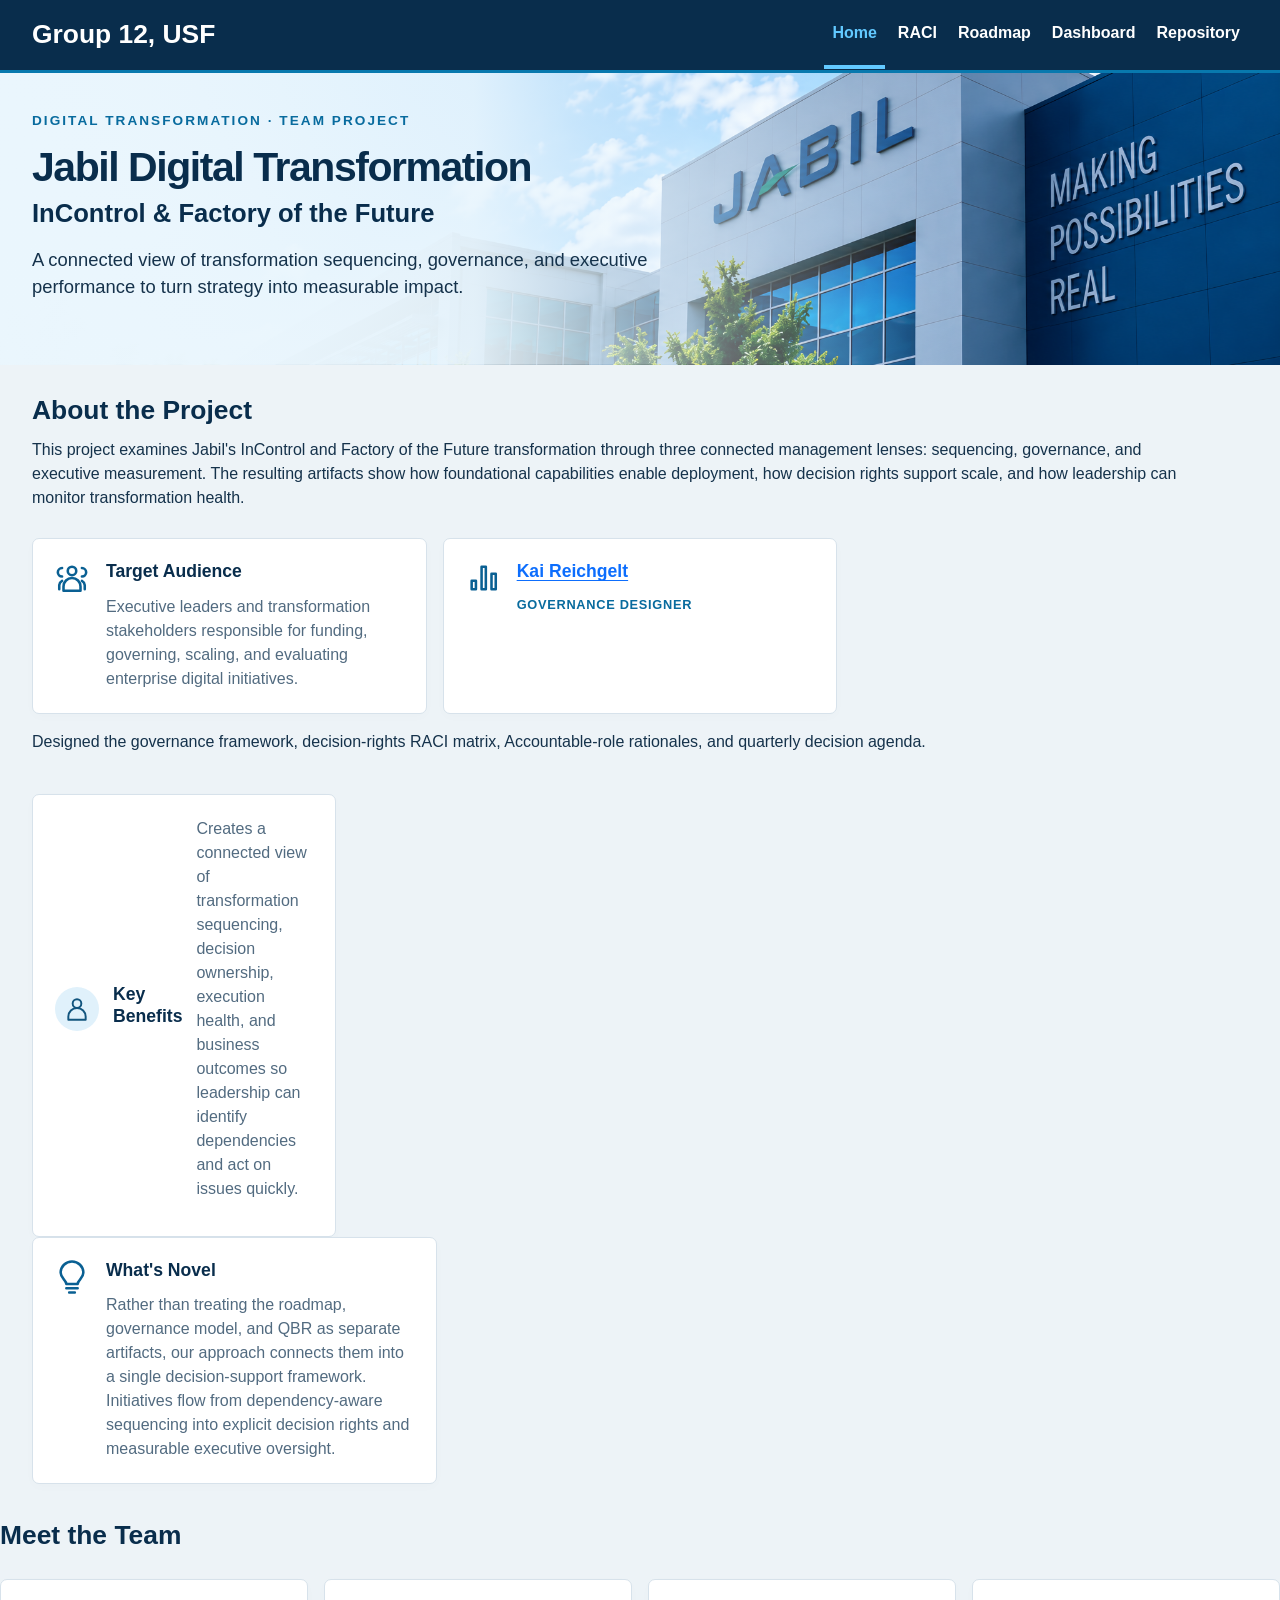
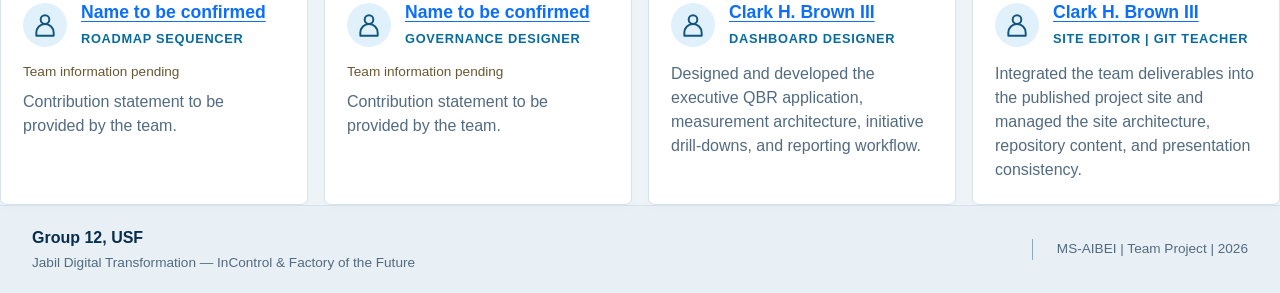
==== commit 02f6895a: "Merge branch 'main' of https://github.com/clarkhbrowniii/transformation-roadmap" ====
--- a/index.html
+++ b/index.html
@@ -9,16 +9,17 @@
       content="Group 12, USF: Jabil digital transformation roadmap, governance, and executive measurement."
     />
     <title>Jabil Digital Transformation | Group 12, USF</title>
-    <link rel="stylesheet" href="https://cdn.jsdelivr.net/npm/bootstrap@5.3.8/dist/css/bootstrap.min.css" integrity="sha384-sRIl4kxILFvY47J16cr9ZwB07vP4J8+LH7qKQnuqkuIAvNWLzeN8tE5YBujZqJLB" crossorigin="anonymous" />
+    <link
+      rel="stylesheet"
+      href="https://cdn.jsdelivr.net/npm/bootstrap@5.3.8/dist/css/bootstrap.min.css"
+      integrity="sha384-sRIl4kxILFvY47J16cr9ZwB07vP4J8+LH7qKQnuqkuIAvNWLzeN8tE5YBujZqJLB"
+      crossorigin="anonymous"
+    />
     <link rel="stylesheet" href="assets/css/site.css" />
   </head>
   <body>
-    <svg
-      xmlns="http://www.w3.org/2000/svg"
-      class="d-none"
-      aria-hidden="true"
-    >
-<symbol id="people" viewBox="0 0 24 24">
+    <svg xmlns="http://www.w3.org/2000/svg" class="d-none" aria-hidden="true">
+      <symbol id="people" viewBox="0 0 24 24">
         <circle cx="12" cy="7" r="3" />
         <path
           d="M6 21v-3a6 6 0 0 1 12 0v3Z M5 5a3 3 0 0 0 0 6 M19 5a3 3 0 0 1 0 6 M3 20v-3a4 4 0 0 1 2-3 M21 20v-3a4 4 0 0 0-2-3"
@@ -36,20 +37,46 @@
         <circle cx="12" cy="7" r="4" />
         <path d="M4 22v-3a8 8 0 0 1 16 0v3Z" />
       </symbol>
-</svg>
+    </svg>
     <a class="skip" href="#content">Skip to content</a>
     <header class="site-header">
-      <nav class="navbar navbar-expand-lg" data-bs-theme="dark" aria-label="Primary navigation">
+      <nav
+        class="navbar navbar-expand-lg"
+        data-bs-theme="dark"
+        aria-label="Primary navigation"
+      >
         <div class="container site-container">
           <a class="navbar-brand" href="index.html">Group 12, USF</a>
-          <button class="navbar-toggler" type="button" data-bs-toggle="collapse" data-bs-target="#site-navigation" aria-controls="site-navigation" aria-expanded="false" aria-label="Toggle navigation"><span class="navbar-toggler-icon"></span></button>
+          <button
+            class="navbar-toggler"
+            type="button"
+            data-bs-toggle="collapse"
+            data-bs-target="#site-navigation"
+            aria-controls="site-navigation"
+            aria-expanded="false"
+            aria-label="Toggle navigation"
+          >
+            <span class="navbar-toggler-icon"></span>
+          </button>
           <div class="collapse navbar-collapse" id="site-navigation">
             <ul class="navbar-nav ms-auto">
-            <li class="nav-item"><a class="nav-link active" href="index.html" aria-current="page">Home</a></li>
-            <li class="nav-item"><a class="nav-link" href="raci.html">RACI</a></li>
-            <li class="nav-item"><a class="nav-link" href="roadmap.html">Roadmap</a></li>
-            <li class="nav-item"><a class="nav-link" href="dashboard.html">Dashboard</a></li>
-            <li class="nav-item"><a class="nav-link" href="repository.html">Repository</a></li>
+              <li class="nav-item">
+                <a class="nav-link active" href="index.html" aria-current="page"
+                  >Home</a
+                >
+              </li>
+              <li class="nav-item">
+                <a class="nav-link" href="raci.html">RACI</a>
+              </li>
+              <li class="nav-item">
+                <a class="nav-link" href="roadmap.html">Roadmap</a>
+              </li>
+              <li class="nav-item">
+                <a class="nav-link" href="dashboard.html">Dashboard</a>
+              </li>
+              <li class="nav-item">
+                <a class="nav-link" href="repository.html">Repository</a>
+              </li>
             </ul>
           </div>
         </div>
@@ -66,7 +93,7 @@
               A connected view of transformation sequencing, governance, and
               executive performance to turn strategy into measurable impact.
             </p>
-</div>
+          </div>
         </div>
       </section>
       <div class="container site-container content">
@@ -81,65 +108,37 @@
             transformation health.
           </p>
           <div class="row g-3 info-grid">
-            <div class="col-12 col-md-4"><article class="card h-100 info-card">
-              <svg class="icon" aria-hidden="true"><use href="#people" /></svg>
-              <div>
-                <h3>Target Audience</h3>
-                <p>
-                  Executive leaders and transformation stakeholders responsible
-                  for funding, governing, scaling, and evaluating enterprise
-                  digital initiatives.
-                </p>
-              </div>
-            </article></div>
-            <div class="col-12 col-md-4"><article class="card h-100 info-card">
-              <svg class="icon" aria-hidden="true"><use href="#chart" /></svg>
-              <div>
-                <h3>Key Benefits</h3>
-                <p>
-                  Creates a connected view of transformation sequencing,
-                  decision ownership, execution health, and business outcomes so
-                  leadership can identify dependencies and act on issues
-                  quickly.
-                </p>
-              </div>
-            </article></div>
-            <div class="col-12 col-md-4"><article class="card h-100 info-card">
-              <svg class="icon" aria-hidden="true"><use href="#bulb" /></svg>
-              <div>
-                <h3>What's Novel</h3>
-                <p>
-                  Rather than treating the roadmap, governance model, and QBR as
-                  separate artifacts, our approach connects them into a single
-                  decision-support framework. Initiatives flow from
-                  dependency-aware sequencing into explicit decision rights and
-                  measurable executive oversight.
-                </p>
-              </div>
-            </article></div>
-          </div>
-          <h2>Meet the Team</h2>
-          <div class="row g-3 team-grid">
-            <div class="col-12 col-md-6 col-xl-3"><article class="card h-100">
-              <div class="team-top">
-                <span class="avatar"
-                  ><svg class="icon" aria-hidden="true">
-                    <use href="#person" /></svg
-                ></span>
+            <div class="col-12 col-md-4">
+              <article class="card h-100 info-card">
+                <svg class="icon" aria-hidden="true">
+                  <use href="#people" />
+                </svg>
+                <div>
+                  <h3>Target Audience</h3>
+                  <p>
+                    Executive leaders and transformation stakeholders
+                    responsible for funding, governing, scaling, and evaluating
+                    enterprise digital initiatives.
+                  </p>
+                </div>
+              </article>
+            </div>
+            <div class="col-12 col-md-4">
+              <article class="card h-100 info-card">
+                <svg class="icon" aria-hidden="true"><use href="#chart" /></svg>
                 <div>
                   <h3>
                     <a
                       href="https://www.example.com"
                       target="_blank"
                       rel="noopener noreferrer"
-                      >Jose Trevino</a
+                      >Kai Reichgelt</a
                     >
                   </h3>
-                  <div class="role">Roadmap Sequencer</div>
+                  <div class="role">Governance Designer</div>
                 </div>
               </div>
-              <p>Sequenced Jabil's transformation initiatives into a dependency-aware Crawl, Walk, and Run roadmap. 
-                Developed the responsive HTML page to visually communicate this progression and enterprise scaling.</p>
+              <p>Designed the governance framework, decision-rights RACI matrix, Accountable-role rationales, and quarterly decision agenda.</p>
             </article></div>
             <div class="col-12 col-md-6 col-xl-3"><article class="card h-100">
               <div class="team-top">
@@ -147,72 +146,134 @@
                   ><svg class="icon" aria-hidden="true">
                     <use href="#person" /></svg
                 ></span>
+                  <h3>Key Benefits</h3>
+                  <p>
+                    Creates a connected view of transformation sequencing,
+                    decision ownership, execution health, and business outcomes
+                    so leadership can identify dependencies and act on issues
+                    quickly.
+                  </p>
+                </div>
+              </article>
+            </div>
+            <div class="col-12 col-md-4">
+              <article class="card h-100 info-card">
+                <svg class="icon" aria-hidden="true"><use href="#bulb" /></svg>
                 <div>
-                  <h3>
-                    <a
-                      href="https://www.example.com"
-                      target="_blank"
-                      rel="noopener noreferrer"
-                      >Name to be confirmed</a
-                    >
-                  </h3>
-                  <div class="role">Governance Designer</div>
-                </div>
-              </div>
-              <span class="pending">Team information pending</span>
-              <p>Contribution statement to be provided by the team.</p>
-            </article></div>
-            <div class="col-12 col-md-6 col-xl-3"><article class="card h-100">
-              <div class="team-top">
-                <span class="avatar"
-                  ><svg class="icon" aria-hidden="true">
-                    <use href="#person" /></svg
-                ></span>
-                <div>
-                  <h3>
-                    <a
-                      href="https://github.com/clarkhbrowniii"
-                      target="_blank"
-                      rel="noopener noreferrer"
-                      >Clark H. Brown III</a
-                    >
-                  </h3>
-                  <div class="role">Dashboard Designer</div>
-                </div>
-              </div>
-              <p>
-                Designed and developed the executive QBR application,
-                measurement architecture, initiative drill-downs, and reporting
-                workflow.
-              </p>
-            </article></div>
-            <div class="col-12 col-md-6 col-xl-3"><article class="card h-100">
-              <div class="team-top">
-                <span class="avatar"
-                  ><svg class="icon" aria-hidden="true">
-                    <use href="#person" /></svg
-                ></span>
-                <div>
-                  <h3>
-                    <a
-                      href="https://github.com/clarkhbrowniii"
-                      target="_blank"
-                      rel="noopener noreferrer"
-                      >Clark H. Brown III</a
-                    >
-                  </h3>
-                  <div class="role">Site Editor</div>
-                </div>
-              </div>
-              <p>
-                Integrated the team deliverables into the published project site
-                and managed the site architecture, repository content, and
-                presentation consistency.
-              </p>
-            </article></div>
+                  <h3>What's Novel</h3>
+                  <p>
+                    Rather than treating the roadmap, governance model, and QBR
+                    as separate artifacts, our approach connects them into a
+                    single decision-support framework. Initiatives flow from
+                    dependency-aware sequencing into explicit decision rights
+                    and measurable executive oversight.
+                  </p>
+                </div>
+              </article>
+            </div>
+          </div>
+          <h2>Meet the Team</h2>
+          <div class="row g-3 team-grid">
+            <div class="col-12 col-md-6 col-xl-3">
+              <article class="card h-100">
+                <div class="team-top">
+                  <span class="avatar"
+                    ><svg class="icon" aria-hidden="true">
+                      <use href="#person" /></svg
+                  ></span>
+                  <div>
+                    <h3>
+                      <a
+                        href="https://www.example.com"
+                        target="_blank"
+                        rel="noopener noreferrer"
+                        >Name to be confirmed</a
+                      >
+                    </h3>
+                    <div class="role">Roadmap Sequencer</div>
+                  </div>
+                </div>
+                <span class="pending">Team information pending</span>
+                <p>Contribution statement to be provided by the team.</p>
+              </article>
+            </div>
+            <div class="col-12 col-md-6 col-xl-3">
+              <article class="card h-100">
+                <div class="team-top">
+                  <span class="avatar"
+                    ><svg class="icon" aria-hidden="true">
+                      <use href="#person" /></svg
+                  ></span>
+                  <div>
+                    <h3>
+                      <a
+                        href="https://www.example.com"
+                        target="_blank"
+                        rel="noopener noreferrer"
+                        >Name to be confirmed</a
+                      >
+                    </h3>
+                    <div class="role">Governance Designer</div>
+                  </div>
+                </div>
+                <span class="pending">Team information pending</span>
+                <p>Contribution statement to be provided by the team.</p>
+              </article>
+            </div>
+            <div class="col-12 col-md-6 col-xl-3">
+              <article class="card h-100">
+                <div class="team-top">
+                  <span class="avatar"
+                    ><svg class="icon" aria-hidden="true">
+                      <use href="#person" /></svg
+                  ></span>
+                  <div>
+                    <h3>
+                      <a
+                        href="https://github.com/clarkhbrowniii"
+                        target="_blank"
+                        rel="noopener noreferrer"
+                        >Clark H. Brown III</a
+                      >
+                    </h3>
+                    <div class="role">Dashboard Designer</div>
+                  </div>
+                </div>
+                <p>
+                  Designed and developed the executive QBR application,
+                  measurement architecture, initiative drill-downs, and
+                  reporting workflow.
+                </p>
+              </article>
+            </div>
+            <div class="col-12 col-md-6 col-xl-3">
+              <article class="card h-100">
+                <div class="team-top">
+                  <span class="avatar"
+                    ><svg class="icon" aria-hidden="true">
+                      <use href="#person" /></svg
+                  ></span>
+                  <div>
+                    <h3>
+                      <a
+                        href="https://github.com/clarkhbrowniii"
+                        target="_blank"
+                        rel="noopener noreferrer"
+                        >Clark H. Brown III</a
+                      >
+                    </h3>
+                    <div class="role">Site Editor | Git Teacher</div>
+                  </div>
+                </div>
+                <p>
+                  Integrated the team deliverables into the published project
+                  site and managed the site architecture, repository content,
+                  and presentation consistency.
+                </p>
+              </article>
+            </div>
           </div>
         </section>
-
       </div>
     </main>
     <footer class="site-footer">
@@ -226,6 +287,10 @@
         <div class="footer-meta">MS-AIBEI | Team Project | 2026</div>
       </div>
     </footer>
-    <script src="https://cdn.jsdelivr.net/npm/bootstrap@5.3.8/dist/js/bootstrap.bundle.min.js" integrity="sha384-FKyoEForCGlyvwx9Hj09JcYn3nv7wiPVlz7YYwJrWVcXK/BmnVDxM+D2scQbITxI" crossorigin="anonymous"></script>
+    <script
+      src="https://cdn.jsdelivr.net/npm/bootstrap@5.3.8/dist/js/bootstrap.bundle.min.js"
+      integrity="sha384-FKyoEForCGlyvwx9Hj09JcYn3nv7wiPVlz7YYwJrWVcXK/BmnVDxM+D2scQbITxI"
+      crossorigin="anonymous"
+    ></script>
   </body>
 </html>
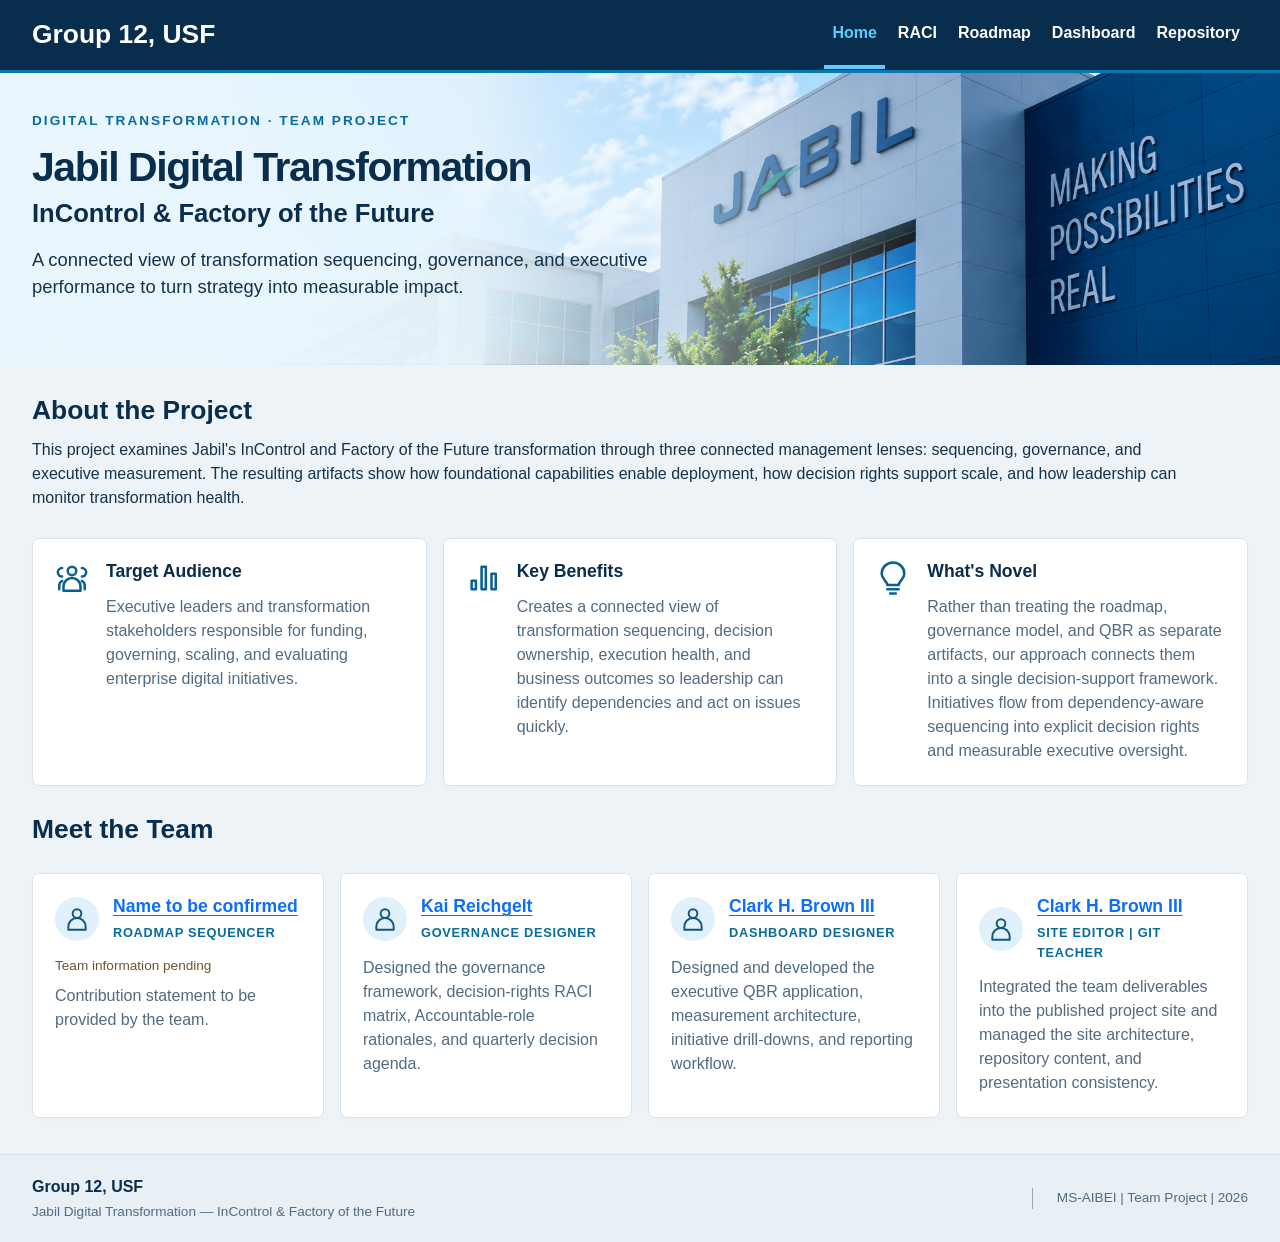
==== commit 047c5234: "refactor: update team member details and enhance contribution descriptions" ====
--- a/index.html
+++ b/index.html
@@ -127,25 +127,6 @@
               <article class="card h-100 info-card">
                 <svg class="icon" aria-hidden="true"><use href="#chart" /></svg>
                 <div>
-                  <h3>
-                    <a
-                      href="https://www.example.com"
-                      target="_blank"
-                      rel="noopener noreferrer"
-                      >Kai Reichgelt</a
-                    >
-                  </h3>
-                  <div class="role">Governance Designer</div>
-                </div>
-              </div>
-              <p>Designed the governance framework, decision-rights RACI matrix, Accountable-role rationales, and quarterly decision agenda.</p>
-            </article></div>
-            <div class="col-12 col-md-6 col-xl-3"><article class="card h-100">
-              <div class="team-top">
-                <span class="avatar"
-                  ><svg class="icon" aria-hidden="true">
-                    <use href="#person" /></svg
-                ></span>
                   <h3>Key Benefits</h3>
                   <p>
                     Creates a connected view of transformation sequencing,
@@ -207,17 +188,20 @@
                   <div>
                     <h3>
                       <a
-                        href="https://www.example.com"
-                        target="_blank"
-                        rel="noopener noreferrer"
-                        >Name to be confirmed</a
+                        href="https://github.com/kaiwreichgelt"
+                        target="_blank"
+                        rel="noopener noreferrer"
+                        >Kai Reichgelt</a
                       >
                     </h3>
                     <div class="role">Governance Designer</div>
                   </div>
                 </div>
-                <span class="pending">Team information pending</span>
-                <p>Contribution statement to be provided by the team.</p>
+                <p>
+                  Designed the governance framework, decision-rights RACI
+                  matrix, Accountable-role rationales, and quarterly decision
+                  agenda.
+                </p>
               </article>
             </div>
             <div class="col-12 col-md-6 col-xl-3">
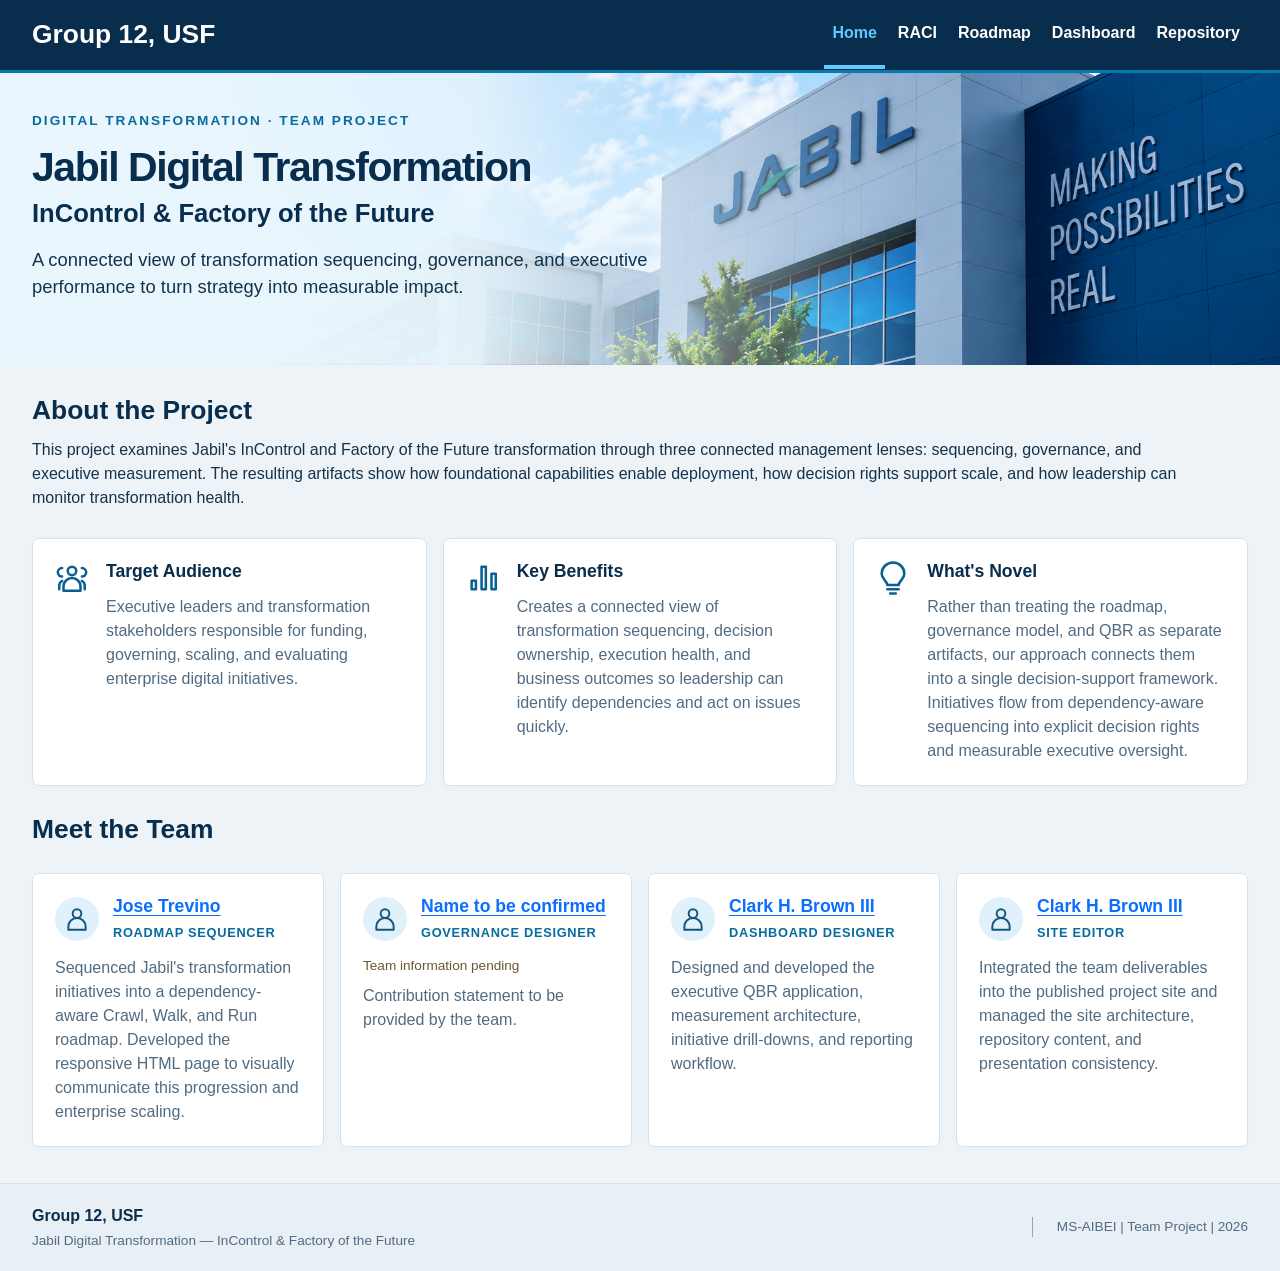
==== commit 3cc5aac3: "feat: update link to Jose Trevino's GitHub profile on roadmap page" ====
--- a/index.html
+++ b/index.html
@@ -9,17 +9,16 @@
       content="Group 12, USF: Jabil digital transformation roadmap, governance, and executive measurement."
     />
     <title>Jabil Digital Transformation | Group 12, USF</title>
-    <link
-      rel="stylesheet"
-      href="https://cdn.jsdelivr.net/npm/bootstrap@5.3.8/dist/css/bootstrap.min.css"
-      integrity="sha384-sRIl4kxILFvY47J16cr9ZwB07vP4J8+LH7qKQnuqkuIAvNWLzeN8tE5YBujZqJLB"
-      crossorigin="anonymous"
-    />
+    <link rel="stylesheet" href="https://cdn.jsdelivr.net/npm/bootstrap@5.3.8/dist/css/bootstrap.min.css" integrity="sha384-sRIl4kxILFvY47J16cr9ZwB07vP4J8+LH7qKQnuqkuIAvNWLzeN8tE5YBujZqJLB" crossorigin="anonymous" />
     <link rel="stylesheet" href="assets/css/site.css" />
   </head>
   <body>
-    <svg xmlns="http://www.w3.org/2000/svg" class="d-none" aria-hidden="true">
-      <symbol id="people" viewBox="0 0 24 24">
+    <svg
+      xmlns="http://www.w3.org/2000/svg"
+      class="d-none"
+      aria-hidden="true"
+    >
+<symbol id="people" viewBox="0 0 24 24">
         <circle cx="12" cy="7" r="3" />
         <path
           d="M6 21v-3a6 6 0 0 1 12 0v3Z M5 5a3 3 0 0 0 0 6 M19 5a3 3 0 0 1 0 6 M3 20v-3a4 4 0 0 1 2-3 M21 20v-3a4 4 0 0 0-2-3"
@@ -37,46 +36,20 @@
         <circle cx="12" cy="7" r="4" />
         <path d="M4 22v-3a8 8 0 0 1 16 0v3Z" />
       </symbol>
-    </svg>
+</svg>
     <a class="skip" href="#content">Skip to content</a>
     <header class="site-header">
-      <nav
-        class="navbar navbar-expand-lg"
-        data-bs-theme="dark"
-        aria-label="Primary navigation"
-      >
+      <nav class="navbar navbar-expand-lg" data-bs-theme="dark" aria-label="Primary navigation">
         <div class="container site-container">
           <a class="navbar-brand" href="index.html">Group 12, USF</a>
-          <button
-            class="navbar-toggler"
-            type="button"
-            data-bs-toggle="collapse"
-            data-bs-target="#site-navigation"
-            aria-controls="site-navigation"
-            aria-expanded="false"
-            aria-label="Toggle navigation"
-          >
-            <span class="navbar-toggler-icon"></span>
-          </button>
+          <button class="navbar-toggler" type="button" data-bs-toggle="collapse" data-bs-target="#site-navigation" aria-controls="site-navigation" aria-expanded="false" aria-label="Toggle navigation"><span class="navbar-toggler-icon"></span></button>
           <div class="collapse navbar-collapse" id="site-navigation">
             <ul class="navbar-nav ms-auto">
-              <li class="nav-item">
-                <a class="nav-link active" href="index.html" aria-current="page"
-                  >Home</a
-                >
-              </li>
-              <li class="nav-item">
-                <a class="nav-link" href="raci.html">RACI</a>
-              </li>
-              <li class="nav-item">
-                <a class="nav-link" href="roadmap.html">Roadmap</a>
-              </li>
-              <li class="nav-item">
-                <a class="nav-link" href="dashboard.html">Dashboard</a>
-              </li>
-              <li class="nav-item">
-                <a class="nav-link" href="repository.html">Repository</a>
-              </li>
+            <li class="nav-item"><a class="nav-link active" href="index.html" aria-current="page">Home</a></li>
+            <li class="nav-item"><a class="nav-link" href="raci.html">RACI</a></li>
+            <li class="nav-item"><a class="nav-link" href="roadmap.html">Roadmap</a></li>
+            <li class="nav-item"><a class="nav-link" href="dashboard.html">Dashboard</a></li>
+            <li class="nav-item"><a class="nav-link" href="repository.html">Repository</a></li>
             </ul>
           </div>
         </div>
@@ -93,7 +66,7 @@
               A connected view of transformation sequencing, governance, and
               executive performance to turn strategy into measurable impact.
             </p>
-          </div>
+</div>
         </div>
       </section>
       <div class="container site-container content">
@@ -108,156 +81,138 @@
             transformation health.
           </p>
           <div class="row g-3 info-grid">
-            <div class="col-12 col-md-4">
-              <article class="card h-100 info-card">
-                <svg class="icon" aria-hidden="true">
-                  <use href="#people" />
-                </svg>
-                <div>
-                  <h3>Target Audience</h3>
-                  <p>
-                    Executive leaders and transformation stakeholders
-                    responsible for funding, governing, scaling, and evaluating
-                    enterprise digital initiatives.
-                  </p>
-                </div>
-              </article>
-            </div>
-            <div class="col-12 col-md-4">
-              <article class="card h-100 info-card">
-                <svg class="icon" aria-hidden="true"><use href="#chart" /></svg>
-                <div>
-                  <h3>Key Benefits</h3>
-                  <p>
-                    Creates a connected view of transformation sequencing,
-                    decision ownership, execution health, and business outcomes
-                    so leadership can identify dependencies and act on issues
-                    quickly.
-                  </p>
-                </div>
-              </article>
-            </div>
-            <div class="col-12 col-md-4">
-              <article class="card h-100 info-card">
-                <svg class="icon" aria-hidden="true"><use href="#bulb" /></svg>
-                <div>
-                  <h3>What's Novel</h3>
-                  <p>
-                    Rather than treating the roadmap, governance model, and QBR
-                    as separate artifacts, our approach connects them into a
-                    single decision-support framework. Initiatives flow from
-                    dependency-aware sequencing into explicit decision rights
-                    and measurable executive oversight.
-                  </p>
-                </div>
-              </article>
-            </div>
+            <div class="col-12 col-md-4"><article class="card h-100 info-card">
+              <svg class="icon" aria-hidden="true"><use href="#people" /></svg>
+              <div>
+                <h3>Target Audience</h3>
+                <p>
+                  Executive leaders and transformation stakeholders responsible
+                  for funding, governing, scaling, and evaluating enterprise
+                  digital initiatives.
+                </p>
+              </div>
+            </article></div>
+            <div class="col-12 col-md-4"><article class="card h-100 info-card">
+              <svg class="icon" aria-hidden="true"><use href="#chart" /></svg>
+              <div>
+                <h3>Key Benefits</h3>
+                <p>
+                  Creates a connected view of transformation sequencing,
+                  decision ownership, execution health, and business outcomes so
+                  leadership can identify dependencies and act on issues
+                  quickly.
+                </p>
+              </div>
+            </article></div>
+            <div class="col-12 col-md-4"><article class="card h-100 info-card">
+              <svg class="icon" aria-hidden="true"><use href="#bulb" /></svg>
+              <div>
+                <h3>What's Novel</h3>
+                <p>
+                  Rather than treating the roadmap, governance model, and QBR as
+                  separate artifacts, our approach connects them into a single
+                  decision-support framework. Initiatives flow from
+                  dependency-aware sequencing into explicit decision rights and
+                  measurable executive oversight.
+                </p>
+              </div>
+            </article></div>
           </div>
           <h2>Meet the Team</h2>
           <div class="row g-3 team-grid">
-            <div class="col-12 col-md-6 col-xl-3">
-              <article class="card h-100">
-                <div class="team-top">
-                  <span class="avatar"
-                    ><svg class="icon" aria-hidden="true">
-                      <use href="#person" /></svg
-                  ></span>
-                  <div>
-                    <h3>
-                      <a
-                        href="https://www.example.com"
-                        target="_blank"
-                        rel="noopener noreferrer"
-                        >Name to be confirmed</a
-                      >
-                    </h3>
-                    <div class="role">Roadmap Sequencer</div>
-                  </div>
-                </div>
-                <span class="pending">Team information pending</span>
-                <p>Contribution statement to be provided by the team.</p>
-              </article>
-            </div>
-            <div class="col-12 col-md-6 col-xl-3">
-              <article class="card h-100">
-                <div class="team-top">
-                  <span class="avatar"
-                    ><svg class="icon" aria-hidden="true">
-                      <use href="#person" /></svg
-                  ></span>
-                  <div>
-                    <h3>
-                      <a
-                        href="https://github.com/kaiwreichgelt"
-                        target="_blank"
-                        rel="noopener noreferrer"
-                        >Kai Reichgelt</a
-                      >
-                    </h3>
-                    <div class="role">Governance Designer</div>
-                  </div>
-                </div>
-                <p>
-                  Designed the governance framework, decision-rights RACI
-                  matrix, Accountable-role rationales, and quarterly decision
-                  agenda.
-                </p>
-              </article>
-            </div>
-            <div class="col-12 col-md-6 col-xl-3">
-              <article class="card h-100">
-                <div class="team-top">
-                  <span class="avatar"
-                    ><svg class="icon" aria-hidden="true">
-                      <use href="#person" /></svg
-                  ></span>
-                  <div>
-                    <h3>
-                      <a
-                        href="https://github.com/clarkhbrowniii"
-                        target="_blank"
-                        rel="noopener noreferrer"
-                        >Clark H. Brown III</a
-                      >
-                    </h3>
-                    <div class="role">Dashboard Designer</div>
-                  </div>
-                </div>
-                <p>
-                  Designed and developed the executive QBR application,
-                  measurement architecture, initiative drill-downs, and
-                  reporting workflow.
-                </p>
-              </article>
-            </div>
-            <div class="col-12 col-md-6 col-xl-3">
-              <article class="card h-100">
-                <div class="team-top">
-                  <span class="avatar"
-                    ><svg class="icon" aria-hidden="true">
-                      <use href="#person" /></svg
-                  ></span>
-                  <div>
-                    <h3>
-                      <a
-                        href="https://github.com/clarkhbrowniii"
-                        target="_blank"
-                        rel="noopener noreferrer"
-                        >Clark H. Brown III</a
-                      >
-                    </h3>
-                    <div class="role">Site Editor | Git Teacher</div>
-                  </div>
-                </div>
-                <p>
-                  Integrated the team deliverables into the published project
-                  site and managed the site architecture, repository content,
-                  and presentation consistency.
-                </p>
-              </article>
-            </div>
+            <div class="col-12 col-md-6 col-xl-3"><article class="card h-100">
+              <div class="team-top">
+                <span class="avatar"
+                  ><svg class="icon" aria-hidden="true">
+                    <use href="#person" /></svg
+                ></span>
+                <div>
+                  <h3>
+                    <a
+                      href="https://github.com/josegilberto-usf"
+                      target="_blank"
+                      rel="noopener noreferrer"
+                      >Jose Trevino</a
+                    >
+                  </h3>
+                  <div class="role">Roadmap Sequencer</div>
+                </div>
+              </div>
+              <p>Sequenced Jabil's transformation initiatives into a dependency-aware Crawl, Walk, and Run roadmap. 
+                Developed the responsive HTML page to visually communicate this progression and enterprise scaling.</p>
+            </article></div>
+            <div class="col-12 col-md-6 col-xl-3"><article class="card h-100">
+              <div class="team-top">
+                <span class="avatar"
+                  ><svg class="icon" aria-hidden="true">
+                    <use href="#person" /></svg
+                ></span>
+                <div>
+                  <h3>
+                    <a
+                      href="https://www.example.com"
+                      target="_blank"
+                      rel="noopener noreferrer"
+                      >Name to be confirmed</a
+                    >
+                  </h3>
+                  <div class="role">Governance Designer</div>
+                </div>
+              </div>
+              <span class="pending">Team information pending</span>
+              <p>Contribution statement to be provided by the team.</p>
+            </article></div>
+            <div class="col-12 col-md-6 col-xl-3"><article class="card h-100">
+              <div class="team-top">
+                <span class="avatar"
+                  ><svg class="icon" aria-hidden="true">
+                    <use href="#person" /></svg
+                ></span>
+                <div>
+                  <h3>
+                    <a
+                      href="https://github.com/clarkhbrowniii"
+                      target="_blank"
+                      rel="noopener noreferrer"
+                      >Clark H. Brown III</a
+                    >
+                  </h3>
+                  <div class="role">Dashboard Designer</div>
+                </div>
+              </div>
+              <p>
+                Designed and developed the executive QBR application,
+                measurement architecture, initiative drill-downs, and reporting
+                workflow.
+              </p>
+            </article></div>
+            <div class="col-12 col-md-6 col-xl-3"><article class="card h-100">
+              <div class="team-top">
+                <span class="avatar"
+                  ><svg class="icon" aria-hidden="true">
+                    <use href="#person" /></svg
+                ></span>
+                <div>
+                  <h3>
+                    <a
+                      href="https://github.com/clarkhbrowniii"
+                      target="_blank"
+                      rel="noopener noreferrer"
+                      >Clark H. Brown III</a
+                    >
+                  </h3>
+                  <div class="role">Site Editor</div>
+                </div>
+              </div>
+              <p>
+                Integrated the team deliverables into the published project site
+                and managed the site architecture, repository content, and
+                presentation consistency.
+              </p>
+            </article></div>
           </div>
         </section>
+
       </div>
     </main>
     <footer class="site-footer">
@@ -271,10 +226,6 @@
         <div class="footer-meta">MS-AIBEI | Team Project | 2026</div>
       </div>
     </footer>
-    <script
-      src="https://cdn.jsdelivr.net/npm/bootstrap@5.3.8/dist/js/bootstrap.bundle.min.js"
-      integrity="sha384-FKyoEForCGlyvwx9Hj09JcYn3nv7wiPVlz7YYwJrWVcXK/BmnVDxM+D2scQbITxI"
-      crossorigin="anonymous"
-    ></script>
+    <script src="https://cdn.jsdelivr.net/npm/bootstrap@5.3.8/dist/js/bootstrap.bundle.min.js" integrity="sha384-FKyoEForCGlyvwx9Hj09JcYn3nv7wiPVlz7YYwJrWVcXK/BmnVDxM+D2scQbITxI" crossorigin="anonymous"></script>
   </body>
 </html>
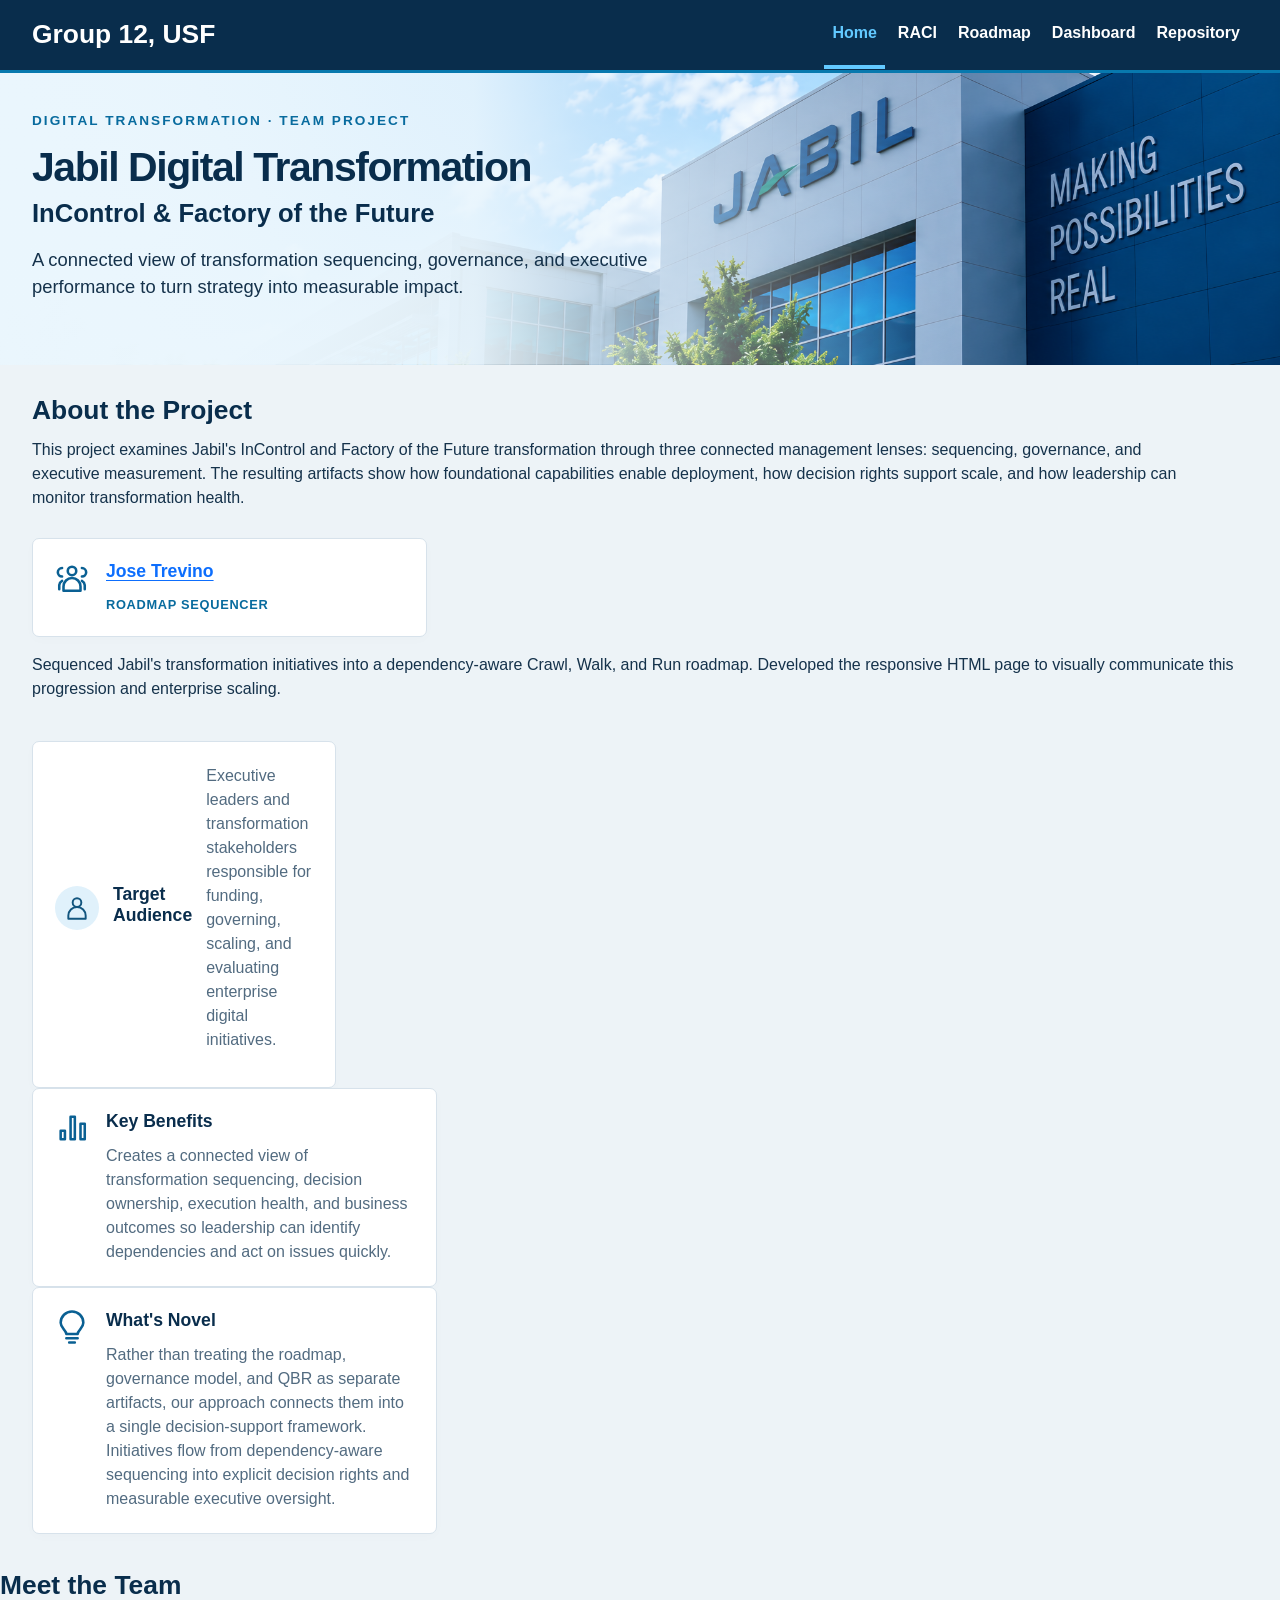
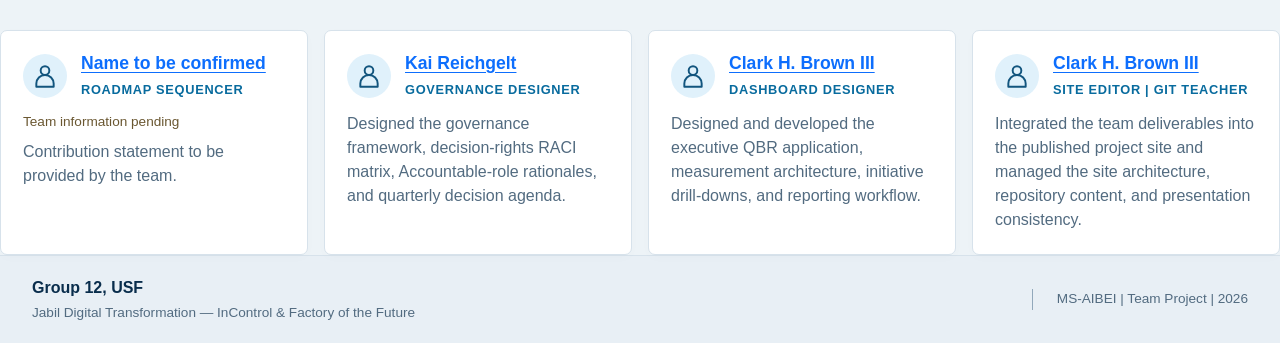
==== commit f5556cf8: "Merge branch 'main' into roadmap-page" ====
--- a/index.html
+++ b/index.html
@@ -9,16 +9,17 @@
       content="Group 12, USF: Jabil digital transformation roadmap, governance, and executive measurement."
     />
     <title>Jabil Digital Transformation | Group 12, USF</title>
-    <link rel="stylesheet" href="https://cdn.jsdelivr.net/npm/bootstrap@5.3.8/dist/css/bootstrap.min.css" integrity="sha384-sRIl4kxILFvY47J16cr9ZwB07vP4J8+LH7qKQnuqkuIAvNWLzeN8tE5YBujZqJLB" crossorigin="anonymous" />
+    <link
+      rel="stylesheet"
+      href="https://cdn.jsdelivr.net/npm/bootstrap@5.3.8/dist/css/bootstrap.min.css"
+      integrity="sha384-sRIl4kxILFvY47J16cr9ZwB07vP4J8+LH7qKQnuqkuIAvNWLzeN8tE5YBujZqJLB"
+      crossorigin="anonymous"
+    />
     <link rel="stylesheet" href="assets/css/site.css" />
   </head>
   <body>
-    <svg
-      xmlns="http://www.w3.org/2000/svg"
-      class="d-none"
-      aria-hidden="true"
-    >
-<symbol id="people" viewBox="0 0 24 24">
+    <svg xmlns="http://www.w3.org/2000/svg" class="d-none" aria-hidden="true">
+      <symbol id="people" viewBox="0 0 24 24">
         <circle cx="12" cy="7" r="3" />
         <path
           d="M6 21v-3a6 6 0 0 1 12 0v3Z M5 5a3 3 0 0 0 0 6 M19 5a3 3 0 0 1 0 6 M3 20v-3a4 4 0 0 1 2-3 M21 20v-3a4 4 0 0 0-2-3"
@@ -36,20 +37,46 @@
         <circle cx="12" cy="7" r="4" />
         <path d="M4 22v-3a8 8 0 0 1 16 0v3Z" />
       </symbol>
-</svg>
+    </svg>
     <a class="skip" href="#content">Skip to content</a>
     <header class="site-header">
-      <nav class="navbar navbar-expand-lg" data-bs-theme="dark" aria-label="Primary navigation">
+      <nav
+        class="navbar navbar-expand-lg"
+        data-bs-theme="dark"
+        aria-label="Primary navigation"
+      >
         <div class="container site-container">
           <a class="navbar-brand" href="index.html">Group 12, USF</a>
-          <button class="navbar-toggler" type="button" data-bs-toggle="collapse" data-bs-target="#site-navigation" aria-controls="site-navigation" aria-expanded="false" aria-label="Toggle navigation"><span class="navbar-toggler-icon"></span></button>
+          <button
+            class="navbar-toggler"
+            type="button"
+            data-bs-toggle="collapse"
+            data-bs-target="#site-navigation"
+            aria-controls="site-navigation"
+            aria-expanded="false"
+            aria-label="Toggle navigation"
+          >
+            <span class="navbar-toggler-icon"></span>
+          </button>
           <div class="collapse navbar-collapse" id="site-navigation">
             <ul class="navbar-nav ms-auto">
-            <li class="nav-item"><a class="nav-link active" href="index.html" aria-current="page">Home</a></li>
-            <li class="nav-item"><a class="nav-link" href="raci.html">RACI</a></li>
-            <li class="nav-item"><a class="nav-link" href="roadmap.html">Roadmap</a></li>
-            <li class="nav-item"><a class="nav-link" href="dashboard.html">Dashboard</a></li>
-            <li class="nav-item"><a class="nav-link" href="repository.html">Repository</a></li>
+              <li class="nav-item">
+                <a class="nav-link active" href="index.html" aria-current="page"
+                  >Home</a
+                >
+              </li>
+              <li class="nav-item">
+                <a class="nav-link" href="raci.html">RACI</a>
+              </li>
+              <li class="nav-item">
+                <a class="nav-link" href="roadmap.html">Roadmap</a>
+              </li>
+              <li class="nav-item">
+                <a class="nav-link" href="dashboard.html">Dashboard</a>
+              </li>
+              <li class="nav-item">
+                <a class="nav-link" href="repository.html">Repository</a>
+              </li>
             </ul>
           </div>
         </div>
@@ -66,7 +93,7 @@
               A connected view of transformation sequencing, governance, and
               executive performance to turn strategy into measurable impact.
             </p>
-</div>
+          </div>
         </div>
       </section>
       <div class="container site-container content">
@@ -81,51 +108,11 @@
             transformation health.
           </p>
           <div class="row g-3 info-grid">
-            <div class="col-12 col-md-4"><article class="card h-100 info-card">
-              <svg class="icon" aria-hidden="true"><use href="#people" /></svg>
-              <div>
-                <h3>Target Audience</h3>
-                <p>
-                  Executive leaders and transformation stakeholders responsible
-                  for funding, governing, scaling, and evaluating enterprise
-                  digital initiatives.
-                </p>
-              </div>
-            </article></div>
-            <div class="col-12 col-md-4"><article class="card h-100 info-card">
-              <svg class="icon" aria-hidden="true"><use href="#chart" /></svg>
-              <div>
-                <h3>Key Benefits</h3>
-                <p>
-                  Creates a connected view of transformation sequencing,
-                  decision ownership, execution health, and business outcomes so
-                  leadership can identify dependencies and act on issues
-                  quickly.
-                </p>
-              </div>
-            </article></div>
-            <div class="col-12 col-md-4"><article class="card h-100 info-card">
-              <svg class="icon" aria-hidden="true"><use href="#bulb" /></svg>
-              <div>
-                <h3>What's Novel</h3>
-                <p>
-                  Rather than treating the roadmap, governance model, and QBR as
-                  separate artifacts, our approach connects them into a single
-                  decision-support framework. Initiatives flow from
-                  dependency-aware sequencing into explicit decision rights and
-                  measurable executive oversight.
-                </p>
-              </div>
-            </article></div>
-          </div>
-          <h2>Meet the Team</h2>
-          <div class="row g-3 team-grid">
-            <div class="col-12 col-md-6 col-xl-3"><article class="card h-100">
-              <div class="team-top">
-                <span class="avatar"
-                  ><svg class="icon" aria-hidden="true">
-                    <use href="#person" /></svg
-                ></span>
+            <div class="col-12 col-md-4">
+              <article class="card h-100 info-card">
+                <svg class="icon" aria-hidden="true">
+                  <use href="#people" />
+                </svg>
                 <div>
                   <h3>
                     <a
@@ -147,72 +134,150 @@
                   ><svg class="icon" aria-hidden="true">
                     <use href="#person" /></svg
                 ></span>
+                  <h3>Target Audience</h3>
+                  <p>
+                    Executive leaders and transformation stakeholders
+                    responsible for funding, governing, scaling, and evaluating
+                    enterprise digital initiatives.
+                  </p>
+                </div>
+              </article>
+            </div>
+            <div class="col-12 col-md-4">
+              <article class="card h-100 info-card">
+                <svg class="icon" aria-hidden="true"><use href="#chart" /></svg>
                 <div>
-                  <h3>
-                    <a
-                      href="https://www.example.com"
-                      target="_blank"
-                      rel="noopener noreferrer"
-                      >Name to be confirmed</a
-                    >
-                  </h3>
-                  <div class="role">Governance Designer</div>
-                </div>
-              </div>
-              <span class="pending">Team information pending</span>
-              <p>Contribution statement to be provided by the team.</p>
-            </article></div>
-            <div class="col-12 col-md-6 col-xl-3"><article class="card h-100">
-              <div class="team-top">
-                <span class="avatar"
-                  ><svg class="icon" aria-hidden="true">
-                    <use href="#person" /></svg
-                ></span>
+                  <h3>Key Benefits</h3>
+                  <p>
+                    Creates a connected view of transformation sequencing,
+                    decision ownership, execution health, and business outcomes
+                    so leadership can identify dependencies and act on issues
+                    quickly.
+                  </p>
+                </div>
+              </article>
+            </div>
+            <div class="col-12 col-md-4">
+              <article class="card h-100 info-card">
+                <svg class="icon" aria-hidden="true"><use href="#bulb" /></svg>
                 <div>
-                  <h3>
-                    <a
-                      href="https://github.com/clarkhbrowniii"
-                      target="_blank"
-                      rel="noopener noreferrer"
-                      >Clark H. Brown III</a
-                    >
-                  </h3>
-                  <div class="role">Dashboard Designer</div>
-                </div>
-              </div>
-              <p>
-                Designed and developed the executive QBR application,
-                measurement architecture, initiative drill-downs, and reporting
-                workflow.
-              </p>
-            </article></div>
-            <div class="col-12 col-md-6 col-xl-3"><article class="card h-100">
-              <div class="team-top">
-                <span class="avatar"
-                  ><svg class="icon" aria-hidden="true">
-                    <use href="#person" /></svg
-                ></span>
-                <div>
-                  <h3>
-                    <a
-                      href="https://github.com/clarkhbrowniii"
-                      target="_blank"
-                      rel="noopener noreferrer"
-                      >Clark H. Brown III</a
-                    >
-                  </h3>
-                  <div class="role">Site Editor</div>
-                </div>
-              </div>
-              <p>
-                Integrated the team deliverables into the published project site
-                and managed the site architecture, repository content, and
-                presentation consistency.
-              </p>
-            </article></div>
+                  <h3>What's Novel</h3>
+                  <p>
+                    Rather than treating the roadmap, governance model, and QBR
+                    as separate artifacts, our approach connects them into a
+                    single decision-support framework. Initiatives flow from
+                    dependency-aware sequencing into explicit decision rights
+                    and measurable executive oversight.
+                  </p>
+                </div>
+              </article>
+            </div>
+          </div>
+          <h2>Meet the Team</h2>
+          <div class="row g-3 team-grid">
+            <div class="col-12 col-md-6 col-xl-3">
+              <article class="card h-100">
+                <div class="team-top">
+                  <span class="avatar"
+                    ><svg class="icon" aria-hidden="true">
+                      <use href="#person" /></svg
+                  ></span>
+                  <div>
+                    <h3>
+                      <a
+                        href="https://www.example.com"
+                        target="_blank"
+                        rel="noopener noreferrer"
+                        >Name to be confirmed</a
+                      >
+                    </h3>
+                    <div class="role">Roadmap Sequencer</div>
+                  </div>
+                </div>
+                <span class="pending">Team information pending</span>
+                <p>Contribution statement to be provided by the team.</p>
+              </article>
+            </div>
+            <div class="col-12 col-md-6 col-xl-3">
+              <article class="card h-100">
+                <div class="team-top">
+                  <span class="avatar"
+                    ><svg class="icon" aria-hidden="true">
+                      <use href="#person" /></svg
+                  ></span>
+                  <div>
+                    <h3>
+                      <a
+                        href="https://github.com/kaiwreichgelt"
+                        target="_blank"
+                        rel="noopener noreferrer"
+                        >Kai Reichgelt</a
+                      >
+                    </h3>
+                    <div class="role">Governance Designer</div>
+                  </div>
+                </div>
+                <p>
+                  Designed the governance framework, decision-rights RACI
+                  matrix, Accountable-role rationales, and quarterly decision
+                  agenda.
+                </p>
+              </article>
+            </div>
+            <div class="col-12 col-md-6 col-xl-3">
+              <article class="card h-100">
+                <div class="team-top">
+                  <span class="avatar"
+                    ><svg class="icon" aria-hidden="true">
+                      <use href="#person" /></svg
+                  ></span>
+                  <div>
+                    <h3>
+                      <a
+                        href="https://github.com/clarkhbrowniii"
+                        target="_blank"
+                        rel="noopener noreferrer"
+                        >Clark H. Brown III</a
+                      >
+                    </h3>
+                    <div class="role">Dashboard Designer</div>
+                  </div>
+                </div>
+                <p>
+                  Designed and developed the executive QBR application,
+                  measurement architecture, initiative drill-downs, and
+                  reporting workflow.
+                </p>
+              </article>
+            </div>
+            <div class="col-12 col-md-6 col-xl-3">
+              <article class="card h-100">
+                <div class="team-top">
+                  <span class="avatar"
+                    ><svg class="icon" aria-hidden="true">
+                      <use href="#person" /></svg
+                  ></span>
+                  <div>
+                    <h3>
+                      <a
+                        href="https://github.com/clarkhbrowniii"
+                        target="_blank"
+                        rel="noopener noreferrer"
+                        >Clark H. Brown III</a
+                      >
+                    </h3>
+                    <div class="role">Site Editor | Git Teacher</div>
+                  </div>
+                </div>
+                <p>
+                  Integrated the team deliverables into the published project
+                  site and managed the site architecture, repository content,
+                  and presentation consistency.
+                </p>
+              </article>
+            </div>
           </div>
         </section>
-
       </div>
     </main>
     <footer class="site-footer">
@@ -226,6 +291,10 @@
         <div class="footer-meta">MS-AIBEI | Team Project | 2026</div>
       </div>
     </footer>
-    <script src="https://cdn.jsdelivr.net/npm/bootstrap@5.3.8/dist/js/bootstrap.bundle.min.js" integrity="sha384-FKyoEForCGlyvwx9Hj09JcYn3nv7wiPVlz7YYwJrWVcXK/BmnVDxM+D2scQbITxI" crossorigin="anonymous"></script>
+    <script
+      src="https://cdn.jsdelivr.net/npm/bootstrap@5.3.8/dist/js/bootstrap.bundle.min.js"
+      integrity="sha384-FKyoEForCGlyvwx9Hj09JcYn3nv7wiPVlz7YYwJrWVcXK/BmnVDxM+D2scQbITxI"
+      crossorigin="anonymous"
+    ></script>
   </body>
 </html>
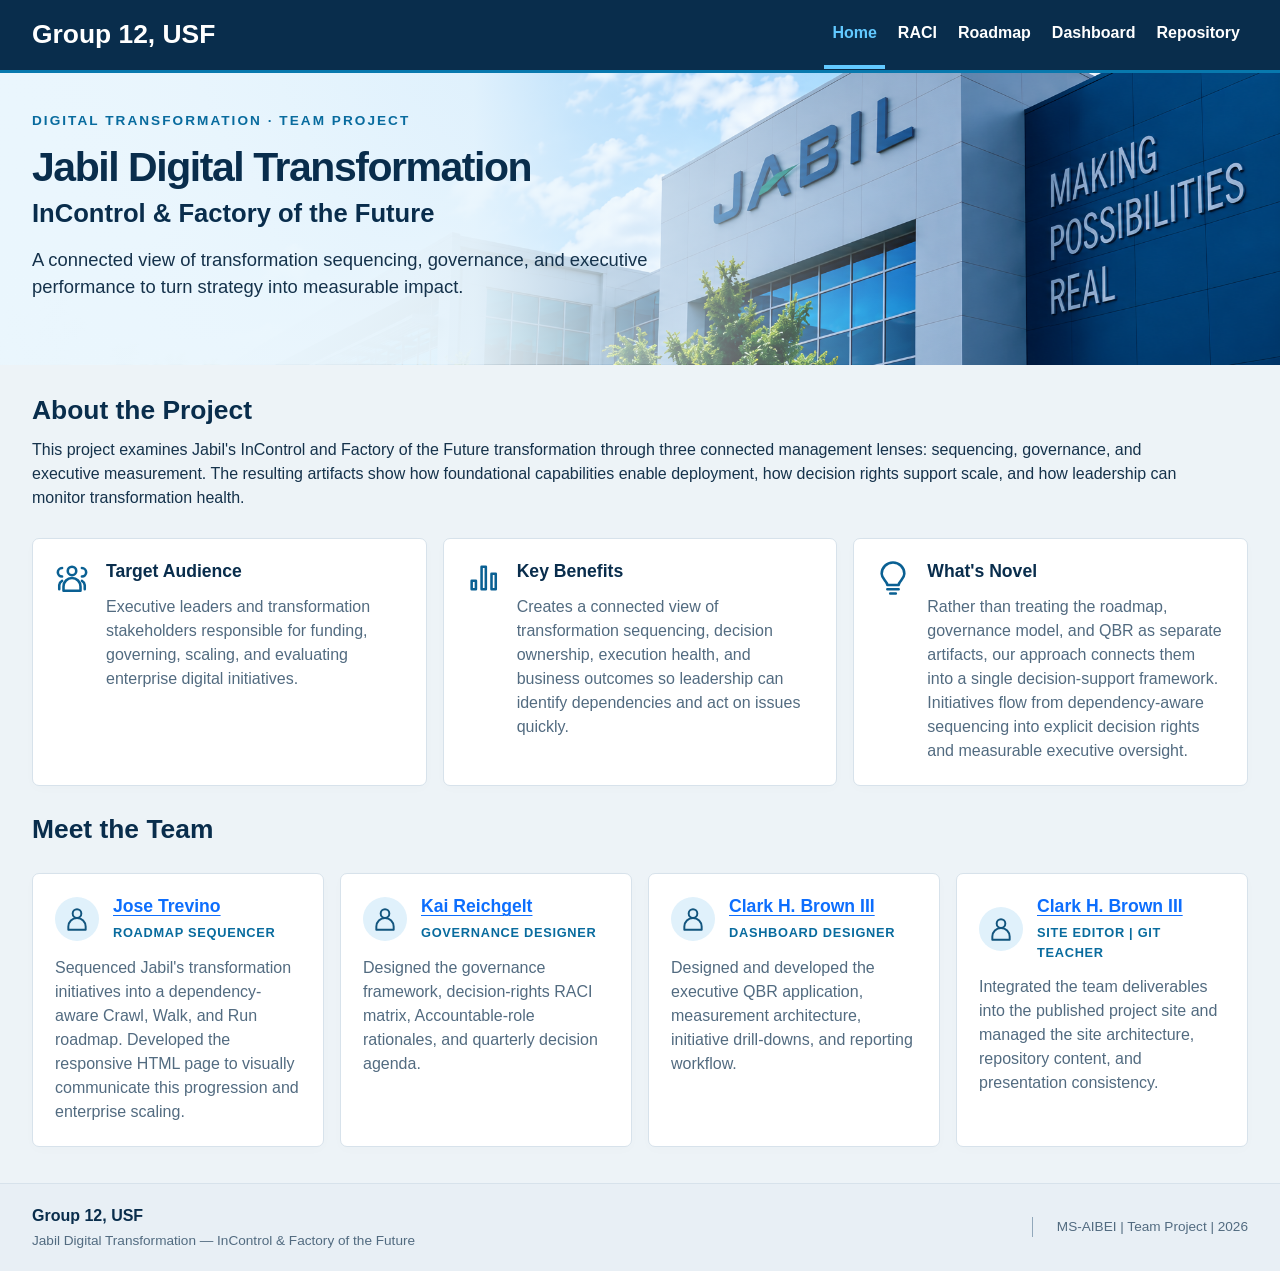
==== commit 9237da81: "refactor: update Jose Trevino's details and enhance contribution description on roadmap page" ====
--- a/index.html
+++ b/index.html
@@ -114,26 +114,6 @@
                   <use href="#people" />
                 </svg>
                 <div>
-                  <h3>
-                    <a
-                      href="https://github.com/josegilberto-usf"
-                      target="_blank"
-                      rel="noopener noreferrer"
-                      >Jose Trevino</a
-                    >
-                  </h3>
-                  <div class="role">Roadmap Sequencer</div>
-                </div>
-              </div>
-              <p>Sequenced Jabil's transformation initiatives into a dependency-aware Crawl, Walk, and Run roadmap. 
-                Developed the responsive HTML page to visually communicate this progression and enterprise scaling.</p>
-            </article></div>
-            <div class="col-12 col-md-6 col-xl-3"><article class="card h-100">
-              <div class="team-top">
-                <span class="avatar"
-                  ><svg class="icon" aria-hidden="true">
-                    <use href="#person" /></svg
-                ></span>
                   <h3>Target Audience</h3>
                   <p>
                     Executive leaders and transformation stakeholders
@@ -185,17 +165,21 @@
                   <div>
                     <h3>
                       <a
-                        href="https://www.example.com"
-                        target="_blank"
-                        rel="noopener noreferrer"
-                        >Name to be confirmed</a
+                        href="https://github.com/josegilberto-usf"
+                        target="_blank"
+                        rel="noopener noreferrer"
+                        >Jose Trevino</a
                       >
                     </h3>
                     <div class="role">Roadmap Sequencer</div>
                   </div>
                 </div>
-                <span class="pending">Team information pending</span>
-                <p>Contribution statement to be provided by the team.</p>
+                <p>
+                  Sequenced Jabil's transformation initiatives into a
+                  dependency-aware Crawl, Walk, and Run roadmap. Developed the
+                  responsive HTML page to visually communicate this progression
+                  and enterprise scaling.
+                </p>
               </article>
             </div>
             <div class="col-12 col-md-6 col-xl-3">
